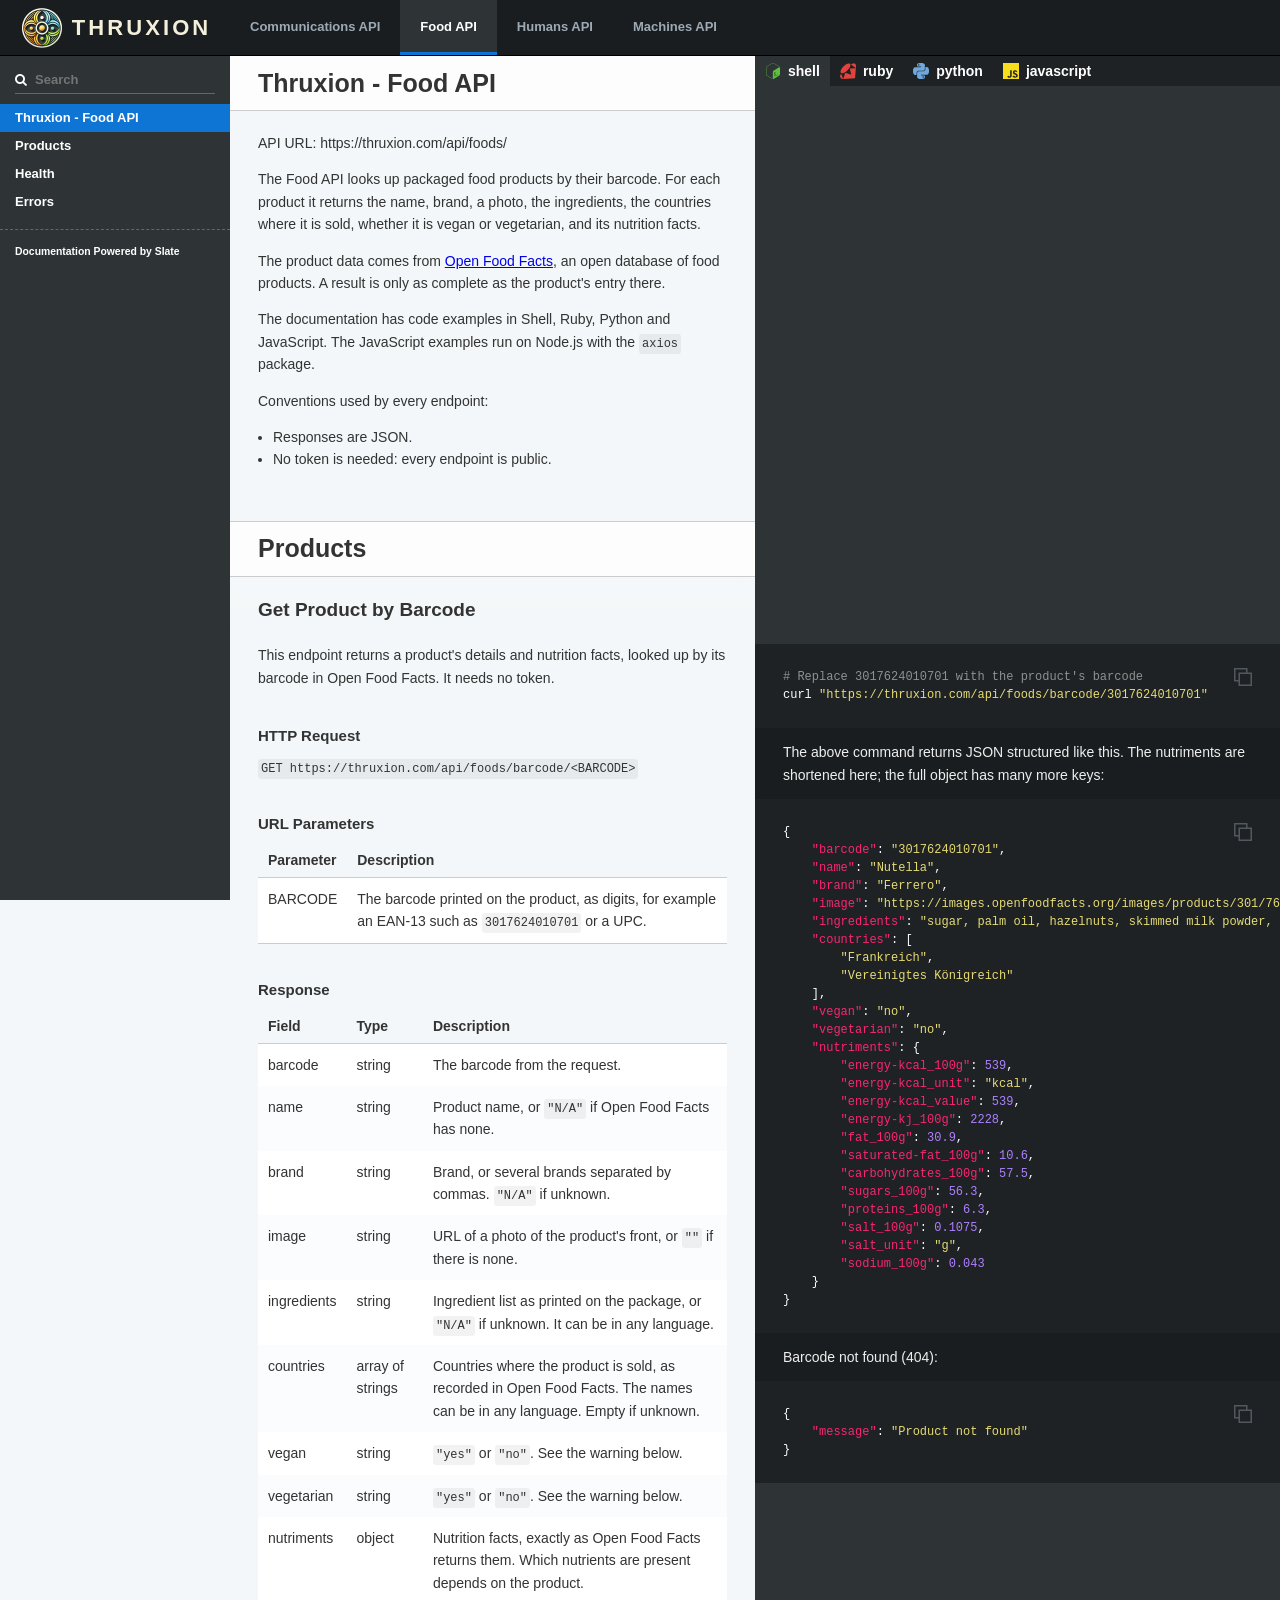
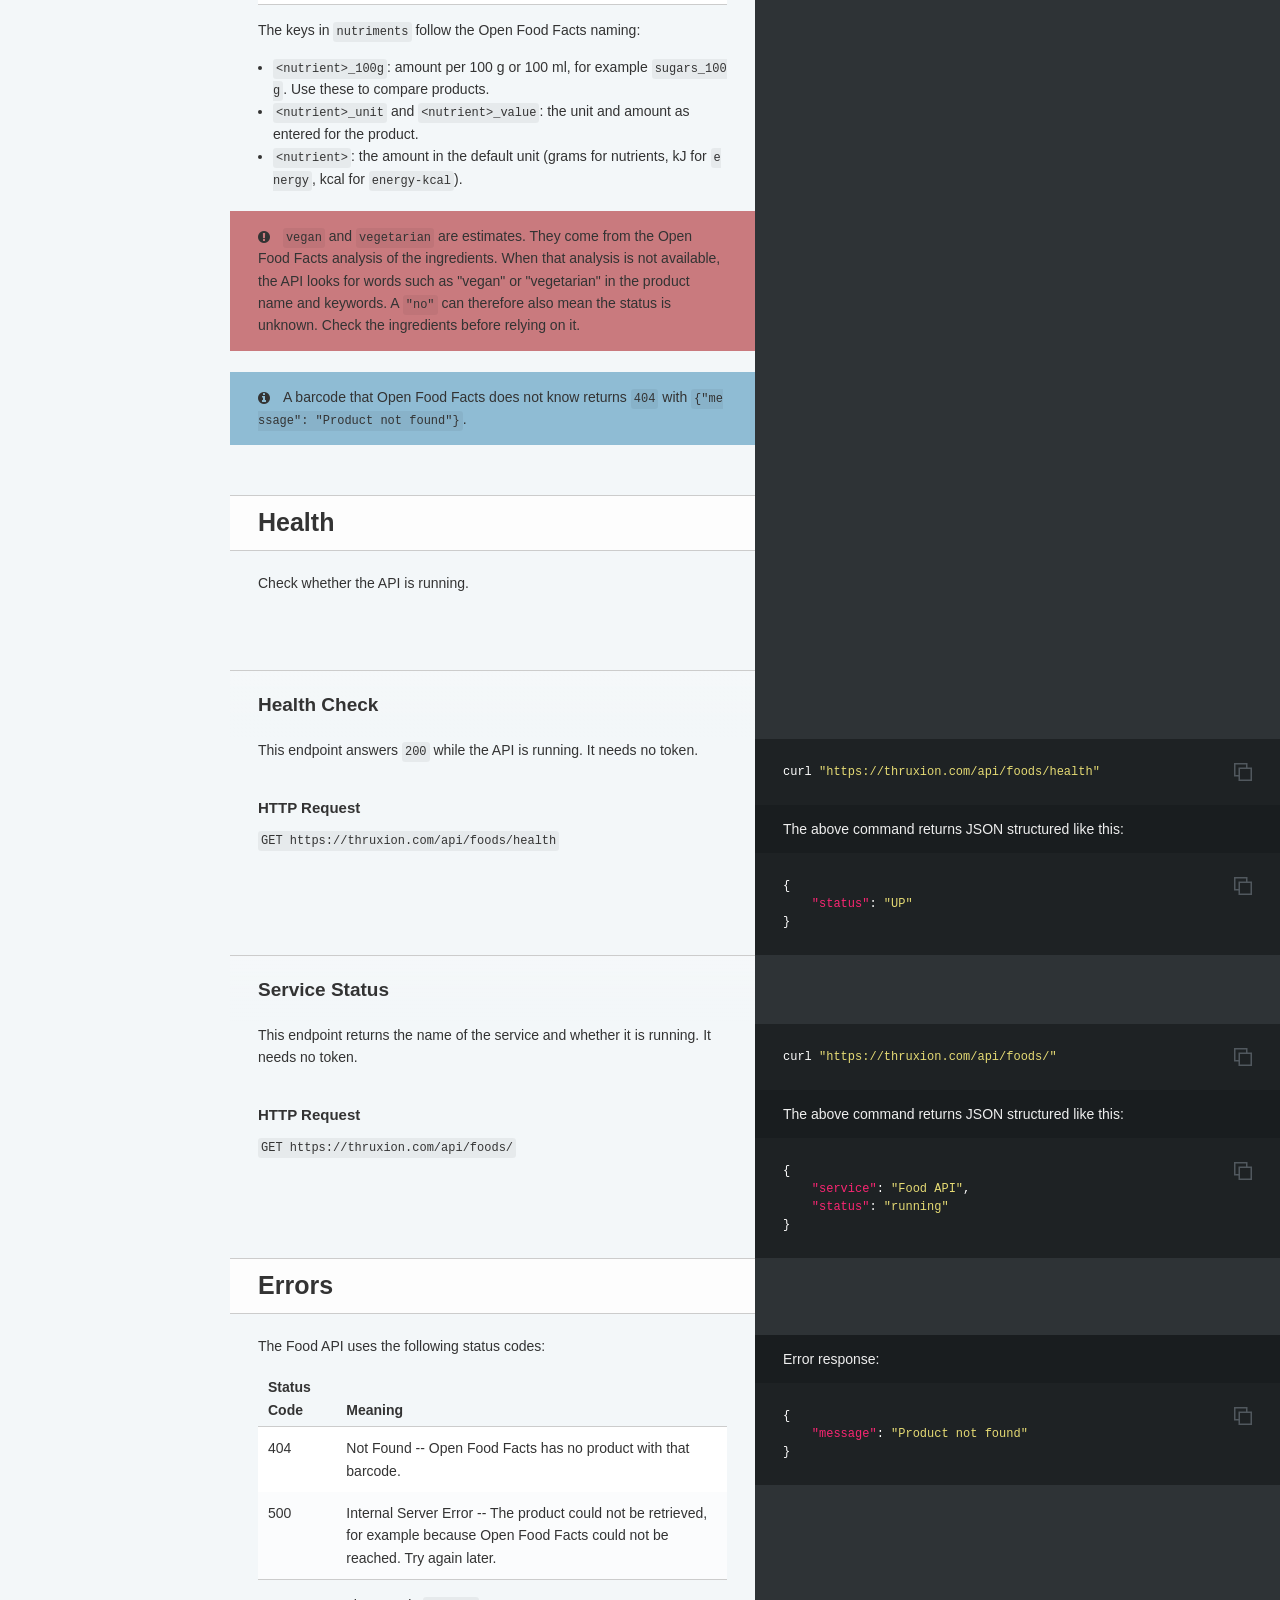
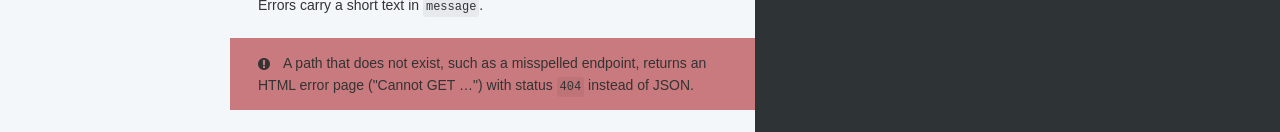
==== foods.html @ 56cc3b28 "deploy: 9eeee4a5ff419335d234e98f8a08749f6baabff2" ====
<!doctype html>
<html>
  <head>
    <meta charset="utf-8">
    <meta content="IE=edge,chrome=1" http-equiv="X-UA-Compatible">
    <meta name="viewport" content="width=device-width, initial-scale=1, maximum-scale=1">
        <meta
            name="description"
            content="Documentation for the Food API"
        >
    <title>Thruxion API - Food</title>

    <style media="screen">
      .highlight table td { padding: 5px; }
.highlight table pre { margin: 0; }
.highlight .gh {
  color: #999999;
}
.highlight .sr {
  color: #f6aa11;
}
.highlight .go {
  color: #888888;
}
.highlight .gp {
  color: #555555;
}
.highlight .gs {
}
.highlight .gu {
  color: #aaaaaa;
}
.highlight .nb {
  color: #f6aa11;
}
.highlight .cm {
  color: #75715e;
}
.highlight .cp {
  color: #75715e;
}
.highlight .c1 {
  color: #75715e;
}
.highlight .cs {
  color: #75715e;
}
.highlight .c, .highlight .ch, .highlight .cd, .highlight .cpf {
  color: #75715e;
}
.highlight .err {
  color: #960050;
}
.highlight .gr {
  color: #960050;
}
.highlight .gt {
  color: #960050;
}
.highlight .gd {
  color: #49483e;
}
.highlight .gi {
  color: #49483e;
}
.highlight .ge {
  color: #49483e;
}
.highlight .kc {
  color: #66d9ef;
}
.highlight .kd {
  color: #66d9ef;
}
.highlight .kr {
  color: #66d9ef;
}
.highlight .no {
  color: #66d9ef;
}
.highlight .kt {
  color: #66d9ef;
}
.highlight .mf {
  color: #ae81ff;
}
.highlight .mh {
  color: #ae81ff;
}
.highlight .il {
  color: #ae81ff;
}
.highlight .mi {
  color: #ae81ff;
}
.highlight .mo {
  color: #ae81ff;
}
.highlight .m, .highlight .mb, .highlight .mx {
  color: #ae81ff;
}
.highlight .sc {
  color: #ae81ff;
}
.highlight .se {
  color: #ae81ff;
}
.highlight .ss {
  color: #ae81ff;
}
.highlight .sd {
  color: #e6db74;
}
.highlight .s2 {
  color: #e6db74;
}
.highlight .sb {
  color: #e6db74;
}
.highlight .sh {
  color: #e6db74;
}
.highlight .si {
  color: #e6db74;
}
.highlight .sx {
  color: #e6db74;
}
.highlight .s1 {
  color: #e6db74;
}
.highlight .s, .highlight .sa, .highlight .dl {
  color: #e6db74;
}
.highlight .na {
  color: #a6e22e;
}
.highlight .nc {
  color: #a6e22e;
}
.highlight .nd {
  color: #a6e22e;
}
.highlight .ne {
  color: #a6e22e;
}
.highlight .nf, .highlight .fm {
  color: #a6e22e;
}
.highlight .vc {
  color: #ffffff;
}
.highlight .nn {
  color: #ffffff;
}
.highlight .ni {
  color: #ffffff;
}
.highlight .bp {
  color: #ffffff;
}
.highlight .vg {
  color: #ffffff;
}
.highlight .vi {
  color: #ffffff;
}
.highlight .nv, .highlight .vm {
  color: #ffffff;
}
.highlight .w {
  color: #ffffff;
}
.highlight {
  color: #ffffff;
}
.highlight .n, .highlight .py, .highlight .nx {
  color: #ffffff;
}
.highlight .nl {
  color: #f92672;
}
.highlight .ow {
  color: #f92672;
}
.highlight .nt {
  color: #f92672;
}
.highlight .k, .highlight .kv {
  color: #f92672;
}
.highlight .kn {
  color: #f92672;
}
.highlight .kp {
  color: #f92672;
}
.highlight .o {
  color: #f92672;
}
    </style>
    <style media="print">
      * {
        -webkit-transition:none!important;
        transition:none!important;
      }
      .highlight table td { padding: 5px; }
.highlight table pre { margin: 0; }
.highlight, .highlight .w {
  color: #586e75;
}
.highlight .err {
  color: #002b36;
  background-color: #dc322f;
}
.highlight .c, .highlight .ch, .highlight .cd, .highlight .cm, .highlight .cpf, .highlight .c1, .highlight .cs {
  color: #657b83;
}
.highlight .cp {
  color: #b58900;
}
.highlight .nt {
  color: #b58900;
}
.highlight .o, .highlight .ow {
  color: #93a1a1;
}
.highlight .p, .highlight .pi {
  color: #93a1a1;
}
.highlight .gi {
  color: #859900;
}
.highlight .gd {
  color: #dc322f;
}
.highlight .gh {
  color: #268bd2;
  background-color: #002b36;
  font-weight: bold;
}
.highlight .k, .highlight .kn, .highlight .kp, .highlight .kr, .highlight .kv {
  color: #6c71c4;
}
.highlight .kc {
  color: #cb4b16;
}
.highlight .kt {
  color: #cb4b16;
}
.highlight .kd {
  color: #cb4b16;
}
.highlight .s, .highlight .sb, .highlight .sc, .highlight .dl, .highlight .sd, .highlight .s2, .highlight .sh, .highlight .sx, .highlight .s1 {
  color: #859900;
}
.highlight .sa {
  color: #6c71c4;
}
.highlight .sr {
  color: #2aa198;
}
.highlight .si {
  color: #d33682;
}
.highlight .se {
  color: #d33682;
}
.highlight .nn {
  color: #b58900;
}
.highlight .nc {
  color: #b58900;
}
.highlight .no {
  color: #b58900;
}
.highlight .na {
  color: #268bd2;
}
.highlight .m, .highlight .mb, .highlight .mf, .highlight .mh, .highlight .mi, .highlight .il, .highlight .mo, .highlight .mx {
  color: #859900;
}
.highlight .ss {
  color: #859900;
}
    </style>
    <link href="stylesheets/screen-f005b3e2.css" rel="stylesheet" media="screen" />
    <link href="stylesheets/print-95e92141.css" rel="stylesheet" media="print" />
      <script src="javascripts/all-47223a8c.js"></script>

    <script>
      $(function() { setupCodeCopy(); });
    </script>
  </head>

  <body class="foods" data-languages="[&quot;shell&quot;,&quot;ruby&quot;,&quot;python&quot;,&quot;javascript&quot;]">
    <header class="topbar">
      <div class="brand">
        <img src="images/logo-mark-c9d055f6.png" class="logo" alt="" width="80" height="80" />
        <span class="brand-name">Thruxion</span>
      </div>
      <nav class="api-switcher" aria-label="API documentation">
          <a href="index.html">Communications API</a>
          <a href="foods.html" class="active" aria-current="page">Food API</a>
          <a href="humans.html">Humans API</a>
          <a href="machines.html">Machines API</a>
      </nav>
    </header>
    <a href="#" id="nav-button">
      <span>
        NAV
        <img src="images/navbar-cad8cdcb.png" alt="" />
      </span>
    </a>
    <div class="toc-wrapper">
        <div class="lang-selector">
              <a href="#" data-language-name="shell">shell</a>
              <a href="#" data-language-name="ruby">ruby</a>
              <a href="#" data-language-name="python">python</a>
              <a href="#" data-language-name="javascript">javascript</a>
        </div>
        <div class="search">
          <input type="text" class="search" id="input-search" placeholder="Search">
        </div>
        <ul class="search-results"></ul>
      <ul id="toc" class="toc-list-h1">
          <li>
            <a href="#thruxion-food-api" class="toc-h1 toc-link" data-title="Thruxion - Food API">Thruxion - Food API</a>
          </li>
          <li>
            <a href="#products" class="toc-h1 toc-link" data-title="Products">Products</a>
              <ul class="toc-list-h2">
                  <li>
                    <a href="#get-product-by-barcode" class="toc-h2 toc-link" data-title="Get Product by Barcode">Get Product by Barcode</a>
                  </li>
              </ul>
          </li>
          <li>
            <a href="#health" class="toc-h1 toc-link" data-title="Health">Health</a>
              <ul class="toc-list-h2">
                  <li>
                    <a href="#health-check" class="toc-h2 toc-link" data-title="Health Check">Health Check</a>
                  </li>
                  <li>
                    <a href="#service-status" class="toc-h2 toc-link" data-title="Service Status">Service Status</a>
                  </li>
              </ul>
          </li>
          <li>
            <a href="#errors" class="toc-h1 toc-link" data-title="Errors">Errors</a>
          </li>
      </ul>
        <ul class="toc-footer">
            <li><a href='https://github.com/slatedocs/slate'>Documentation Powered by Slate</a></li>
        </ul>
    </div>
    <div class="page-wrapper">
      <div class="dark-box"></div>
      <div class="content">
        <h1 id='thruxion-food-api'>Thruxion - Food API</h1>
<p>API URL: https://thruxion.com/api/foods/</p>

<p>The Food API looks up packaged food products by their barcode. For each product it returns the name, brand, a photo, the ingredients, the countries where it is sold, whether it is vegan or vegetarian, and its nutrition facts.</p>

<p>The product data comes from <a href="https://world.openfoodfacts.org">Open Food Facts</a>, an open database of food products. A result is only as complete as the product&#39;s entry there.</p>

<p>The documentation has code examples in Shell, Ruby, Python and JavaScript. The JavaScript examples run on Node.js with the <code>axios</code> package.</p>

<p>Conventions used by every endpoint:</p>

<ul>
<li>Responses are JSON.</li>
<li>No token is needed: every endpoint is public.</li>
</ul>
<h1 id='products'>Products</h1><h2 id='get-product-by-barcode'>Get Product by Barcode</h2><div class="highlight"><pre class="highlight ruby tab-ruby"><code><span class="nb">require</span> <span class="s1">'net/http'</span>
<span class="nb">require</span> <span class="s1">'json'</span>

<span class="n">barcode</span> <span class="o">=</span> <span class="s1">'3017624010701'</span>  <span class="c1"># Replace with the product's barcode</span>

<span class="n">uri</span> <span class="o">=</span> <span class="no">URI</span><span class="p">(</span><span class="s2">"https://thruxion.com/api/foods/barcode/</span><span class="si">#{</span><span class="n">barcode</span><span class="si">}</span><span class="s2">"</span><span class="p">)</span>
<span class="n">req</span> <span class="o">=</span> <span class="no">Net</span><span class="o">::</span><span class="no">HTTP</span><span class="o">::</span><span class="no">Get</span><span class="p">.</span><span class="nf">new</span><span class="p">(</span><span class="n">uri</span><span class="p">)</span>

<span class="n">res</span> <span class="o">=</span> <span class="no">Net</span><span class="o">::</span><span class="no">HTTP</span><span class="p">.</span><span class="nf">start</span><span class="p">(</span><span class="n">uri</span><span class="p">.</span><span class="nf">hostname</span><span class="p">,</span> <span class="n">uri</span><span class="p">.</span><span class="nf">port</span><span class="p">,</span> <span class="ss">use_ssl: </span><span class="kp">true</span><span class="p">)</span> <span class="p">{</span> <span class="o">|</span><span class="n">http</span><span class="o">|</span> <span class="n">http</span><span class="p">.</span><span class="nf">request</span><span class="p">(</span><span class="n">req</span><span class="p">)</span> <span class="p">}</span>
<span class="nb">puts</span> <span class="n">res</span><span class="p">.</span><span class="nf">body</span>
</code></pre></div><div class="highlight"><pre class="highlight python tab-python"><code><span class="kn">import</span> <span class="nn">requests</span>

<span class="n">barcode</span> <span class="o">=</span> <span class="s">"3017624010701"</span>  <span class="c1"># Replace with the product's barcode
</span><span class="n">url</span> <span class="o">=</span> <span class="sa">f</span><span class="s">"https://thruxion.com/api/foods/barcode/</span><span class="si">{</span><span class="n">barcode</span><span class="si">}</span><span class="s">"</span>

<span class="n">response</span> <span class="o">=</span> <span class="n">requests</span><span class="p">.</span><span class="n">get</span><span class="p">(</span><span class="n">url</span><span class="p">)</span>
<span class="k">print</span><span class="p">(</span><span class="n">response</span><span class="p">.</span><span class="n">json</span><span class="p">())</span>
</code></pre></div><div class="highlight"><pre class="highlight shell tab-shell"><code><span class="c"># Replace 3017624010701 with the product's barcode</span>
curl <span class="s2">"https://thruxion.com/api/foods/barcode/3017624010701"</span>
</code></pre></div><div class="highlight"><pre class="highlight javascript tab-javascript"><code><span class="kd">const</span> <span class="nx">axios</span> <span class="o">=</span> <span class="nx">require</span><span class="p">(</span><span class="dl">'</span><span class="s1">axios</span><span class="dl">'</span><span class="p">);</span>

<span class="kd">const</span> <span class="nx">getProductByBarcode</span> <span class="o">=</span> <span class="k">async</span> <span class="p">(</span><span class="nx">barcode</span><span class="p">)</span> <span class="o">=&gt;</span> <span class="p">{</span>
    <span class="k">try</span> <span class="p">{</span>
        <span class="kd">const</span> <span class="nx">response</span> <span class="o">=</span> <span class="k">await</span> <span class="nx">axios</span><span class="p">.</span><span class="kd">get</span><span class="p">(</span><span class="s2">`https://thruxion.com/api/foods/barcode/</span><span class="p">${</span><span class="nx">barcode</span><span class="p">}</span><span class="s2">`</span><span class="p">);</span>
        <span class="nx">console</span><span class="p">.</span><span class="nx">log</span><span class="p">(</span><span class="nx">response</span><span class="p">.</span><span class="nx">data</span><span class="p">);</span>
    <span class="p">}</span> <span class="k">catch</span> <span class="p">(</span><span class="nx">error</span><span class="p">)</span> <span class="p">{</span>
        <span class="nx">console</span><span class="p">.</span><span class="nx">error</span><span class="p">(</span><span class="nx">error</span><span class="p">.</span><span class="nx">response</span> <span class="p">?</span> <span class="nx">error</span><span class="p">.</span><span class="nx">response</span><span class="p">.</span><span class="nx">data</span> <span class="p">:</span> <span class="nx">error</span><span class="p">.</span><span class="nx">message</span><span class="p">);</span>
    <span class="p">}</span>
<span class="p">};</span>

<span class="nx">getProductByBarcode</span><span class="p">(</span><span class="dl">'</span><span class="s1">3017624010701</span><span class="dl">'</span><span class="p">);</span> <span class="c1">// Replace with the product's barcode</span>
</code></pre></div>
<blockquote>
<p>The above command returns JSON structured like this. The nutriments are shortened here; the full object has many more keys:</p>
</blockquote>
<div class="highlight"><pre class="highlight json tab-json"><code><span class="p">{</span><span class="w">
    </span><span class="nl">"barcode"</span><span class="p">:</span><span class="w"> </span><span class="s2">"3017624010701"</span><span class="p">,</span><span class="w">
    </span><span class="nl">"name"</span><span class="p">:</span><span class="w"> </span><span class="s2">"Nutella"</span><span class="p">,</span><span class="w">
    </span><span class="nl">"brand"</span><span class="p">:</span><span class="w"> </span><span class="s2">"Ferrero"</span><span class="p">,</span><span class="w">
    </span><span class="nl">"image"</span><span class="p">:</span><span class="w"> </span><span class="s2">"https://images.openfoodfacts.org/images/products/301/762/401/0701/front_en.100.400.jpg"</span><span class="p">,</span><span class="w">
    </span><span class="nl">"ingredients"</span><span class="p">:</span><span class="w"> </span><span class="s2">"sugar, palm oil, hazelnuts, skimmed milk powder, fat reduced cocoa, emulsifier, vanillin"</span><span class="p">,</span><span class="w">
    </span><span class="nl">"countries"</span><span class="p">:</span><span class="w"> </span><span class="p">[</span><span class="w">
        </span><span class="s2">"Frankreich"</span><span class="p">,</span><span class="w">
        </span><span class="s2">"Vereinigtes Königreich"</span><span class="w">
    </span><span class="p">],</span><span class="w">
    </span><span class="nl">"vegan"</span><span class="p">:</span><span class="w"> </span><span class="s2">"no"</span><span class="p">,</span><span class="w">
    </span><span class="nl">"vegetarian"</span><span class="p">:</span><span class="w"> </span><span class="s2">"no"</span><span class="p">,</span><span class="w">
    </span><span class="nl">"nutriments"</span><span class="p">:</span><span class="w"> </span><span class="p">{</span><span class="w">
        </span><span class="nl">"energy-kcal_100g"</span><span class="p">:</span><span class="w"> </span><span class="mi">539</span><span class="p">,</span><span class="w">
        </span><span class="nl">"energy-kcal_unit"</span><span class="p">:</span><span class="w"> </span><span class="s2">"kcal"</span><span class="p">,</span><span class="w">
        </span><span class="nl">"energy-kcal_value"</span><span class="p">:</span><span class="w"> </span><span class="mi">539</span><span class="p">,</span><span class="w">
        </span><span class="nl">"energy-kj_100g"</span><span class="p">:</span><span class="w"> </span><span class="mi">2228</span><span class="p">,</span><span class="w">
        </span><span class="nl">"fat_100g"</span><span class="p">:</span><span class="w"> </span><span class="mf">30.9</span><span class="p">,</span><span class="w">
        </span><span class="nl">"saturated-fat_100g"</span><span class="p">:</span><span class="w"> </span><span class="mf">10.6</span><span class="p">,</span><span class="w">
        </span><span class="nl">"carbohydrates_100g"</span><span class="p">:</span><span class="w"> </span><span class="mf">57.5</span><span class="p">,</span><span class="w">
        </span><span class="nl">"sugars_100g"</span><span class="p">:</span><span class="w"> </span><span class="mf">56.3</span><span class="p">,</span><span class="w">
        </span><span class="nl">"proteins_100g"</span><span class="p">:</span><span class="w"> </span><span class="mf">6.3</span><span class="p">,</span><span class="w">
        </span><span class="nl">"salt_100g"</span><span class="p">:</span><span class="w"> </span><span class="mf">0.1075</span><span class="p">,</span><span class="w">
        </span><span class="nl">"salt_unit"</span><span class="p">:</span><span class="w"> </span><span class="s2">"g"</span><span class="p">,</span><span class="w">
        </span><span class="nl">"sodium_100g"</span><span class="p">:</span><span class="w"> </span><span class="mf">0.043</span><span class="w">
    </span><span class="p">}</span><span class="w">
</span><span class="p">}</span><span class="w">
</span></code></pre></div>
<blockquote>
<p>Barcode not found (404):</p>
</blockquote>
<div class="highlight"><pre class="highlight json tab-json"><code><span class="p">{</span><span class="w">
    </span><span class="nl">"message"</span><span class="p">:</span><span class="w"> </span><span class="s2">"Product not found"</span><span class="w">
</span><span class="p">}</span><span class="w">
</span></code></pre></div>
<p>This endpoint returns a product&#39;s details and nutrition facts, looked up by its barcode in Open Food Facts. It needs no token.</p>
<h3 id='http-request'>HTTP Request</h3>
<p><code>GET https://thruxion.com/api/foods/barcode/&lt;BARCODE&gt;</code></p>
<h3 id='url-parameters'>URL Parameters</h3>
<table><thead>
<tr>
<th>Parameter</th>
<th>Description</th>
</tr>
</thead><tbody>
<tr>
<td>BARCODE</td>
<td>The barcode printed on the product, as digits, for example an EAN-13 such as <code>3017624010701</code> or a UPC.</td>
</tr>
</tbody></table>
<h3 id='response'>Response</h3>
<table><thead>
<tr>
<th>Field</th>
<th>Type</th>
<th>Description</th>
</tr>
</thead><tbody>
<tr>
<td>barcode</td>
<td>string</td>
<td>The barcode from the request.</td>
</tr>
<tr>
<td>name</td>
<td>string</td>
<td>Product name, or <code>&quot;N/A&quot;</code> if Open Food Facts has none.</td>
</tr>
<tr>
<td>brand</td>
<td>string</td>
<td>Brand, or several brands separated by commas. <code>&quot;N/A&quot;</code> if unknown.</td>
</tr>
<tr>
<td>image</td>
<td>string</td>
<td>URL of a photo of the product&#39;s front, or <code>&quot;&quot;</code> if there is none.</td>
</tr>
<tr>
<td>ingredients</td>
<td>string</td>
<td>Ingredient list as printed on the package, or <code>&quot;N/A&quot;</code> if unknown. It can be in any language.</td>
</tr>
<tr>
<td>countries</td>
<td>array of strings</td>
<td>Countries where the product is sold, as recorded in Open Food Facts. The names can be in any language. Empty if unknown.</td>
</tr>
<tr>
<td>vegan</td>
<td>string</td>
<td><code>&quot;yes&quot;</code> or <code>&quot;no&quot;</code>. See the warning below.</td>
</tr>
<tr>
<td>vegetarian</td>
<td>string</td>
<td><code>&quot;yes&quot;</code> or <code>&quot;no&quot;</code>. See the warning below.</td>
</tr>
<tr>
<td>nutriments</td>
<td>object</td>
<td>Nutrition facts, exactly as Open Food Facts returns them. Which nutrients are present depends on the product.</td>
</tr>
</tbody></table>

<p>The keys in <code>nutriments</code> follow the Open Food Facts naming:</p>

<ul>
<li><code>&lt;nutrient&gt;_100g</code>: amount per 100 g or 100 ml, for example <code>sugars_100g</code>. Use these to compare products.</li>
<li><code>&lt;nutrient&gt;_unit</code> and <code>&lt;nutrient&gt;_value</code>: the unit and amount as entered for the product.</li>
<li><code>&lt;nutrient&gt;</code>: the amount in the default unit (grams for nutrients, kJ for <code>energy</code>, kcal for <code>energy-kcal</code>).</li>
</ul>

<aside class="warning">
<code>vegan</code> and <code>vegetarian</code> are estimates. They come from the Open Food Facts analysis of the ingredients. When that analysis is not available, the API looks for words such as "vegan" or "vegetarian" in the product name and keywords. A <code>"no"</code> can therefore also mean the status is unknown. Check the ingredients before relying on it.
</aside>

<aside class="notice">
A barcode that Open Food Facts does not know returns <code>404</code> with <code>{"message": "Product not found"}</code>.
</aside>
<h1 id='health'>Health</h1>
<p>Check whether the API is running.</p>
<h2 id='health-check'>Health Check</h2><div class="highlight"><pre class="highlight ruby tab-ruby"><code><span class="nb">require</span> <span class="s1">'net/http'</span>
<span class="nb">require</span> <span class="s1">'json'</span>

<span class="n">uri</span> <span class="o">=</span> <span class="no">URI</span><span class="p">(</span><span class="s1">'https://thruxion.com/api/foods/health'</span><span class="p">)</span>
<span class="n">req</span> <span class="o">=</span> <span class="no">Net</span><span class="o">::</span><span class="no">HTTP</span><span class="o">::</span><span class="no">Get</span><span class="p">.</span><span class="nf">new</span><span class="p">(</span><span class="n">uri</span><span class="p">)</span>

<span class="n">res</span> <span class="o">=</span> <span class="no">Net</span><span class="o">::</span><span class="no">HTTP</span><span class="p">.</span><span class="nf">start</span><span class="p">(</span><span class="n">uri</span><span class="p">.</span><span class="nf">hostname</span><span class="p">,</span> <span class="n">uri</span><span class="p">.</span><span class="nf">port</span><span class="p">,</span> <span class="ss">use_ssl: </span><span class="kp">true</span><span class="p">)</span> <span class="p">{</span> <span class="o">|</span><span class="n">http</span><span class="o">|</span> <span class="n">http</span><span class="p">.</span><span class="nf">request</span><span class="p">(</span><span class="n">req</span><span class="p">)</span> <span class="p">}</span>
<span class="nb">puts</span> <span class="n">res</span><span class="p">.</span><span class="nf">body</span>
</code></pre></div><div class="highlight"><pre class="highlight python tab-python"><code><span class="kn">import</span> <span class="nn">requests</span>

<span class="n">url</span> <span class="o">=</span> <span class="s">"https://thruxion.com/api/foods/health"</span>

<span class="n">response</span> <span class="o">=</span> <span class="n">requests</span><span class="p">.</span><span class="n">get</span><span class="p">(</span><span class="n">url</span><span class="p">)</span>
<span class="k">print</span><span class="p">(</span><span class="n">response</span><span class="p">.</span><span class="n">json</span><span class="p">())</span>
</code></pre></div><div class="highlight"><pre class="highlight shell tab-shell"><code>curl <span class="s2">"https://thruxion.com/api/foods/health"</span>
</code></pre></div><div class="highlight"><pre class="highlight javascript tab-javascript"><code><span class="kd">const</span> <span class="nx">axios</span> <span class="o">=</span> <span class="nx">require</span><span class="p">(</span><span class="dl">'</span><span class="s1">axios</span><span class="dl">'</span><span class="p">);</span>

<span class="kd">const</span> <span class="nx">healthCheck</span> <span class="o">=</span> <span class="k">async</span> <span class="p">()</span> <span class="o">=&gt;</span> <span class="p">{</span>
    <span class="k">try</span> <span class="p">{</span>
        <span class="kd">const</span> <span class="nx">response</span> <span class="o">=</span> <span class="k">await</span> <span class="nx">axios</span><span class="p">.</span><span class="kd">get</span><span class="p">(</span><span class="dl">'</span><span class="s1">https://thruxion.com/api/foods/health</span><span class="dl">'</span><span class="p">);</span>
        <span class="nx">console</span><span class="p">.</span><span class="nx">log</span><span class="p">(</span><span class="nx">response</span><span class="p">.</span><span class="nx">data</span><span class="p">);</span>
    <span class="p">}</span> <span class="k">catch</span> <span class="p">(</span><span class="nx">error</span><span class="p">)</span> <span class="p">{</span>
        <span class="nx">console</span><span class="p">.</span><span class="nx">error</span><span class="p">(</span><span class="nx">error</span><span class="p">.</span><span class="nx">response</span> <span class="p">?</span> <span class="nx">error</span><span class="p">.</span><span class="nx">response</span><span class="p">.</span><span class="nx">data</span> <span class="p">:</span> <span class="nx">error</span><span class="p">.</span><span class="nx">message</span><span class="p">);</span>
    <span class="p">}</span>
<span class="p">};</span>

<span class="nx">healthCheck</span><span class="p">();</span>
</code></pre></div>
<blockquote>
<p>The above command returns JSON structured like this:</p>
</blockquote>
<div class="highlight"><pre class="highlight json tab-json"><code><span class="p">{</span><span class="w">
    </span><span class="nl">"status"</span><span class="p">:</span><span class="w"> </span><span class="s2">"UP"</span><span class="w">
</span><span class="p">}</span><span class="w">
</span></code></pre></div>
<p>This endpoint answers <code>200</code> while the API is running. It needs no token.</p>
<h3 id='http-request-2'>HTTP Request</h3>
<p><code>GET https://thruxion.com/api/foods/health</code></p>
<h2 id='service-status'>Service Status</h2><div class="highlight"><pre class="highlight ruby tab-ruby"><code><span class="nb">require</span> <span class="s1">'net/http'</span>
<span class="nb">require</span> <span class="s1">'json'</span>

<span class="n">uri</span> <span class="o">=</span> <span class="no">URI</span><span class="p">(</span><span class="s1">'https://thruxion.com/api/foods/'</span><span class="p">)</span>
<span class="n">req</span> <span class="o">=</span> <span class="no">Net</span><span class="o">::</span><span class="no">HTTP</span><span class="o">::</span><span class="no">Get</span><span class="p">.</span><span class="nf">new</span><span class="p">(</span><span class="n">uri</span><span class="p">)</span>

<span class="n">res</span> <span class="o">=</span> <span class="no">Net</span><span class="o">::</span><span class="no">HTTP</span><span class="p">.</span><span class="nf">start</span><span class="p">(</span><span class="n">uri</span><span class="p">.</span><span class="nf">hostname</span><span class="p">,</span> <span class="n">uri</span><span class="p">.</span><span class="nf">port</span><span class="p">,</span> <span class="ss">use_ssl: </span><span class="kp">true</span><span class="p">)</span> <span class="p">{</span> <span class="o">|</span><span class="n">http</span><span class="o">|</span> <span class="n">http</span><span class="p">.</span><span class="nf">request</span><span class="p">(</span><span class="n">req</span><span class="p">)</span> <span class="p">}</span>
<span class="nb">puts</span> <span class="n">res</span><span class="p">.</span><span class="nf">body</span>
</code></pre></div><div class="highlight"><pre class="highlight python tab-python"><code><span class="kn">import</span> <span class="nn">requests</span>

<span class="n">url</span> <span class="o">=</span> <span class="s">"https://thruxion.com/api/foods/"</span>

<span class="n">response</span> <span class="o">=</span> <span class="n">requests</span><span class="p">.</span><span class="n">get</span><span class="p">(</span><span class="n">url</span><span class="p">)</span>
<span class="k">print</span><span class="p">(</span><span class="n">response</span><span class="p">.</span><span class="n">json</span><span class="p">())</span>
</code></pre></div><div class="highlight"><pre class="highlight shell tab-shell"><code>curl <span class="s2">"https://thruxion.com/api/foods/"</span>
</code></pre></div><div class="highlight"><pre class="highlight javascript tab-javascript"><code><span class="kd">const</span> <span class="nx">axios</span> <span class="o">=</span> <span class="nx">require</span><span class="p">(</span><span class="dl">'</span><span class="s1">axios</span><span class="dl">'</span><span class="p">);</span>

<span class="kd">const</span> <span class="nx">serviceStatus</span> <span class="o">=</span> <span class="k">async</span> <span class="p">()</span> <span class="o">=&gt;</span> <span class="p">{</span>
    <span class="k">try</span> <span class="p">{</span>
        <span class="kd">const</span> <span class="nx">response</span> <span class="o">=</span> <span class="k">await</span> <span class="nx">axios</span><span class="p">.</span><span class="kd">get</span><span class="p">(</span><span class="dl">'</span><span class="s1">https://thruxion.com/api/foods/</span><span class="dl">'</span><span class="p">);</span>
        <span class="nx">console</span><span class="p">.</span><span class="nx">log</span><span class="p">(</span><span class="nx">response</span><span class="p">.</span><span class="nx">data</span><span class="p">);</span>
    <span class="p">}</span> <span class="k">catch</span> <span class="p">(</span><span class="nx">error</span><span class="p">)</span> <span class="p">{</span>
        <span class="nx">console</span><span class="p">.</span><span class="nx">error</span><span class="p">(</span><span class="nx">error</span><span class="p">.</span><span class="nx">response</span> <span class="p">?</span> <span class="nx">error</span><span class="p">.</span><span class="nx">response</span><span class="p">.</span><span class="nx">data</span> <span class="p">:</span> <span class="nx">error</span><span class="p">.</span><span class="nx">message</span><span class="p">);</span>
    <span class="p">}</span>
<span class="p">};</span>

<span class="nx">serviceStatus</span><span class="p">();</span>
</code></pre></div>
<blockquote>
<p>The above command returns JSON structured like this:</p>
</blockquote>
<div class="highlight"><pre class="highlight json tab-json"><code><span class="p">{</span><span class="w">
    </span><span class="nl">"service"</span><span class="p">:</span><span class="w"> </span><span class="s2">"Food API"</span><span class="p">,</span><span class="w">
    </span><span class="nl">"status"</span><span class="p">:</span><span class="w"> </span><span class="s2">"running"</span><span class="w">
</span><span class="p">}</span><span class="w">
</span></code></pre></div>
<p>This endpoint returns the name of the service and whether it is running. It needs no token.</p>
<h3 id='http-request-3'>HTTP Request</h3>
<p><code>GET https://thruxion.com/api/foods/</code></p>
<h1 id='errors'>Errors</h1>
<blockquote>
<p>Error response:</p>
</blockquote>
<div class="highlight"><pre class="highlight json tab-json"><code><span class="p">{</span><span class="w">
    </span><span class="nl">"message"</span><span class="p">:</span><span class="w"> </span><span class="s2">"Product not found"</span><span class="w">
</span><span class="p">}</span><span class="w">
</span></code></pre></div>
<p>The Food API uses the following status codes:</p>

<table><thead>
<tr>
<th>Status Code</th>
<th>Meaning</th>
</tr>
</thead><tbody>
<tr>
<td>404</td>
<td>Not Found -- Open Food Facts has no product with that barcode.</td>
</tr>
<tr>
<td>500</td>
<td>Internal Server Error -- The product could not be retrieved, for example because Open Food Facts could not be reached. Try again later.</td>
</tr>
</tbody></table>

<p>Errors carry a short text in <code>message</code>.</p>

<aside class="warning">
A path that does not exist, such as a misspelled endpoint, returns an HTML error page ("Cannot GET …") with status <code>404</code> instead of JSON.
</aside>

      </div>
      <div class="dark-box">
          <div class="lang-selector">
                <a href="#" data-language-name="shell">shell</a>
                <a href="#" data-language-name="ruby">ruby</a>
                <a href="#" data-language-name="python">python</a>
                <a href="#" data-language-name="javascript">javascript</a>
          </div>
      </div>
    </div>
  </body>
</html>
---- stylesheets/screen-f005b3e2.css ----
/*! normalize.css v3.0.2 | MIT License | github.com/necolas/normalize.css */html{font-family:sans-serif;-ms-text-size-adjust:100%;-webkit-text-size-adjust:100%}body{margin:0}article,aside,details,figcaption,figure,footer,header,hgroup,main,menu,nav,section,summary{display:block}audio,canvas,progress,video{display:inline-block;vertical-align:baseline}audio:not([controls]){display:none;height:0}[hidden],template{display:none}a{background-color:transparent}a:active,a:hover{outline:0}abbr[title]{border-bottom:1px dotted}b,strong{font-weight:bold}dfn{font-style:italic}h1{font-size:2em;margin:0.67em 0}mark{background:#ff0;color:#000}small{font-size:80%}sub,sup{font-size:75%;line-height:0;position:relative;vertical-align:baseline}sup{top:-0.5em}sub{bottom:-0.25em}img{border:0}svg:not(:root){overflow:hidden}figure{margin:1em 40px}hr{-webkit-box-sizing:content-box;box-sizing:content-box;height:0}pre{overflow:auto}code,kbd,pre,samp{font-family:monospace, monospace;font-size:1em}button,input,optgroup,select,textarea{color:inherit;font:inherit;margin:0}button{overflow:visible}button,select{text-transform:none}button,html input[type="button"],input[type="reset"],input[type="submit"]{-webkit-appearance:button;cursor:pointer}button[disabled],html input[disabled]{cursor:default}button::-moz-focus-inner,input::-moz-focus-inner{border:0;padding:0}input{line-height:normal}input[type="checkbox"],input[type="radio"]{-webkit-box-sizing:border-box;box-sizing:border-box;padding:0}input[type="number"]::-webkit-inner-spin-button,input[type="number"]::-webkit-outer-spin-button{height:auto}input[type="search"]{-webkit-appearance:textfield;-webkit-box-sizing:content-box;box-sizing:content-box}input[type="search"]::-webkit-search-cancel-button,input[type="search"]::-webkit-search-decoration{-webkit-appearance:none}fieldset{border:1px solid #c0c0c0;margin:0 2px;padding:0.35em 0.625em 0.75em}legend{border:0;padding:0}textarea{overflow:auto}optgroup{font-weight:bold}table{border-collapse:collapse;border-spacing:0}td,th{padding:0}.content h1,.content h2,.content h3,.content h4,.content h5,.content h6,html,body{font-family:-apple-system, BlinkMacSystemFont, "Segoe UI", Roboto, Helvetica, Arial, sans-serif, "Apple Color Emoji", "Segoe UI Emoji", "Segoe UI Symbol";font-size:14px}.content h1,.content h2,.content h3,.content h4,.content h5,.content h6{font-weight:bold}.content code,.content pre{font-family:Consolas, Menlo, Monaco, "Lucida Console", "Liberation Mono", "DejaVu Sans Mono", "Bitstream Vera Sans Mono", "Courier New", monospace, serif;font-size:12px;line-height:1.5}.content code{word-break:break-all;-webkit-hyphens:auto;-ms-hyphens:auto;hyphens:auto}@font-face{font-family:'slate';src:url(../fonts/slate-cfc9d06b.eot?-syv14m);src:url(../fonts/slate-cfc9d06b.eot?#iefix-syv14m) format("embedded-opentype"),url(../fonts/slate.woff2?-syv14m) format("woff2"),url(../fonts/slate.woff?-syv14m) format("woff"),url(../fonts/slate-7b7da4fe.ttf?-syv14m) format("truetype"),url(../fonts/slate-e55b8307.svg?-syv14m#slate) format("svg");font-weight:normal;font-style:normal}.content aside.warning:before,.content aside.notice:before,.content aside.success:before,.toc-wrapper>.search:before{font-family:'slate';speak:none;font-style:normal;font-weight:normal;font-variant:normal;text-transform:none;line-height:1}.content aside.warning:before{content:"\e600"}.content aside.notice:before{content:"\e602"}.content aside.success:before{content:"\e606"}.toc-wrapper>.search:before{content:"\e607"}.lang-selector a::before{content:'';display:inline-block;width:16px;height:16px;margin-right:7px;vertical-align:-3px;background-repeat:no-repeat;background-position:center;background-size:contain}.lang-selector a[data-language-name='shell']::before{background-image:url("data:image/svg+xml,%3Csvg viewBox='0 0 24 24' xmlns='http://www.w3.org/2000/svg'%3E%3Cpath fill='%235FBF3F' d='M21.038,4.9l-7.577-4.498C13.009,0.134,12.505,0,12,0c-0.505,0-1.009,0.134-1.462,0.403L2.961,4.9 C2.057,5.437,1.5,6.429,1.5,7.503v8.995c0,1.073,0.557,2.066,1.462,2.603l7.577,4.497C10.991,23.866,11.495,24,12,24 c0.505,0,1.009-0.134,1.461-0.402l7.577-4.497c0.904-0.537,1.462-1.529,1.462-2.603V7.503C22.5,6.429,21.943,5.437,21.038,4.9z M15.17,18.946l0.013,0.646c0.001,0.078-0.05,0.167-0.111,0.198l-0.383,0.22c-0.061,0.031-0.111-0.007-0.112-0.085L14.57,19.29 c-0.328,0.136-0.66,0.169-0.872,0.084c-0.04-0.016-0.057-0.075-0.041-0.142l0.139-0.584c0.011-0.046,0.036-0.092,0.069-0.121 c0.012-0.011,0.024-0.02,0.036-0.026c0.022-0.011,0.043-0.014,0.062-0.006c0.229,0.077,0.521,0.041,0.802-0.101 c0.357-0.181,0.596-0.545,0.592-0.907c-0.003-0.328-0.181-0.465-0.613-0.468c-0.55,0.001-1.064-0.107-1.072-0.917 c-0.007-0.667,0.34-1.361,0.889-1.8l-0.007-0.652c-0.001-0.08,0.048-0.168,0.111-0.2l0.37-0.236 c0.061-0.031,0.111,0.007,0.112,0.087l0.006,0.653c0.273-0.109,0.511-0.138,0.726-0.088c0.047,0.012,0.067,0.076,0.048,0.151 l-0.144,0.578c-0.011,0.044-0.036,0.088-0.065,0.116c-0.012,0.012-0.025,0.021-0.038,0.028c-0.019,0.01-0.038,0.013-0.057,0.009 c-0.098-0.022-0.332-0.073-0.699,0.113c-0.385,0.195-0.52,0.53-0.517,0.778c0.003,0.297,0.155,0.387,0.681,0.396 c0.7,0.012,1.003,0.318,1.01,1.023C16.105,17.747,15.736,18.491,15.17,18.946z M19.143,17.859c0,0.06-0.008,0.116-0.058,0.145 l-1.916,1.164c-0.05,0.029-0.09,0.004-0.09-0.056v-0.494c0-0.06,0.037-0.093,0.087-0.122l1.887-1.129 c0.05-0.029,0.09-0.004,0.09,0.056V17.859z M20.459,6.797l-7.168,4.427c-0.894,0.523-1.553,1.109-1.553,2.187v8.833 c0,0.645,0.26,1.063,0.66,1.184c-0.131,0.023-0.264,0.039-0.398,0.039c-0.42,0-0.833-0.114-1.197-0.33L3.226,18.64 c-0.741-0.44-1.201-1.261-1.201-2.142V7.503c0-0.881,0.46-1.702,1.201-2.142l7.577-4.498c0.363-0.216,0.777-0.33,1.197-0.33 c0.419,0,0.833,0.114,1.197,0.33l7.577,4.498c0.624,0.371,1.046,1.013,1.164,1.732C21.686,6.557,21.12,6.411,20.459,6.797z'/%3E%3C/svg%3E")}.lang-selector a[data-language-name='ruby']::before{background-image:url("data:image/svg+xml,%3Csvg viewBox='0 0 24 24' xmlns='http://www.w3.org/2000/svg'%3E%3Cpath fill='%23E0443C' d='M20.156.083c3.033.525 3.893 2.598 3.829 4.77L24 4.822 22.635 22.71 4.89 23.926h.016C3.433 23.864.15 23.729 0 19.139l1.645-3 2.819 6.586.503 1.172 2.805-9.144-.03.007.016-.03 9.255 2.956-1.396-5.431-.99-3.9 8.82-.569-.615-.51L16.5 2.114 20.159.073l-.003.01zM0 19.089zM5.13 5.073c3.561-3.533 8.157-5.621 9.922-3.84 1.762 1.777-.105 6.105-3.673 9.636-3.563 3.532-8.103 5.734-9.864 3.957-1.766-1.777.045-6.217 3.612-9.75l.003-.003z'/%3E%3C/svg%3E")}.lang-selector a[data-language-name='python']::before{background-image:url("data:image/svg+xml,%3Csvg viewBox='0 0 24 24' xmlns='http://www.w3.org/2000/svg'%3E%3Cpath fill='%236FA8DC' d='M14.25.18l.9.2.73.26.59.3.45.32.34.34.25.34.16.33.1.3.04.26.02.2-.01.13V8.5l-.05.63-.13.55-.21.46-.26.38-.3.31-.33.25-.35.19-.35.14-.33.1-.3.07-.26.04-.21.02H8.77l-.69.05-.59.14-.5.22-.41.27-.33.32-.27.35-.2.36-.15.37-.1.35-.07.32-.04.27-.02.21v3.06H3.17l-.21-.03-.28-.07-.32-.12-.35-.18-.36-.26-.36-.36-.35-.46-.32-.59-.28-.73-.21-.88-.14-1.05-.05-1.23.06-1.22.16-1.04.24-.87.32-.71.36-.57.4-.44.42-.33.42-.24.4-.16.36-.1.32-.05.24-.01h.16l.06.01h8.16v-.83H6.18l-.01-2.75-.02-.37.05-.34.11-.31.17-.28.25-.26.31-.23.38-.2.44-.18.51-.15.58-.12.64-.1.71-.06.77-.04.84-.02 1.27.05zm-6.3 1.98l-.23.33-.08.41.08.41.23.34.33.22.41.09.41-.09.33-.22.23-.34.08-.41-.08-.41-.23-.33-.33-.22-.41-.09-.41.09zm13.09 3.95l.28.06.32.12.35.18.36.27.36.35.35.47.32.59.28.73.21.88.14 1.04.05 1.23-.06 1.23-.16 1.04-.24.86-.32.71-.36.57-.4.45-.42.33-.42.24-.4.16-.36.09-.32.05-.24.02-.16-.01h-8.22v.82h5.84l.01 2.76.02.36-.05.34-.11.31-.17.29-.25.25-.31.24-.38.2-.44.17-.51.15-.58.13-.64.09-.71.07-.77.04-.84.01-1.27-.04-1.07-.14-.9-.2-.73-.25-.59-.3-.45-.33-.34-.34-.25-.34-.16-.33-.1-.3-.04-.25-.02-.2.01-.13v-5.34l.05-.64.13-.54.21-.46.26-.38.3-.32.33-.24.35-.2.35-.14.33-.1.3-.06.26-.04.21-.02.13-.01h5.84l.69-.05.59-.14.5-.21.41-.28.33-.32.27-.35.2-.36.15-.36.1-.35.07-.32.04-.28.02-.21V6.07h2.09l.14.01zm-6.47 14.25l-.23.33-.08.41.08.41.23.33.33.23.41.08.41-.08.33-.23.23-.33.08-.41-.08-.41-.23-.33-.33-.23-.41-.08-.41.08z'/%3E%3C/svg%3E")}.lang-selector a[data-language-name='javascript']::before{background-image:url("data:image/svg+xml,%3Csvg viewBox='0 0 24 24' xmlns='http://www.w3.org/2000/svg'%3E%3Cpath fill='%23F7DF1E' d='M0 0h24v24H0V0zm22.034 18.276c-.175-1.095-.888-2.015-3.003-2.873-.736-.345-1.554-.585-1.797-1.14-.091-.33-.105-.51-.046-.705.15-.646.915-.84 1.515-.66.39.12.75.42.976.9 1.034-.676 1.034-.676 1.755-1.125-.27-.42-.404-.601-.586-.78-.63-.705-1.469-1.065-2.834-1.034l-.705.089c-.676.165-1.32.525-1.71 1.005-1.14 1.291-.811 3.541.569 4.471 1.365 1.02 3.361 1.244 3.616 2.205.24 1.17-.87 1.545-1.966 1.41-.811-.18-1.26-.586-1.755-1.336l-1.83 1.051c.21.48.45.689.81 1.109 1.74 1.756 6.09 1.666 6.871-1.004.029-.09.24-.705.074-1.65l.046.067zm-8.983-7.245h-2.248c0 1.938-.009 3.864-.009 5.805 0 1.232.063 2.363-.138 2.711-.33.689-1.18.601-1.566.48-.396-.196-.597-.466-.83-.855-.063-.105-.11-.196-.127-.196l-1.825 1.125c.305.63.75 1.172 1.324 1.517.855.51 2.004.675 3.207.405.783-.226 1.458-.691 1.811-1.411.51-.93.402-2.07.397-3.346.012-2.054 0-4.109 0-6.179l.004-.056z'/%3E%3C/svg%3E")}html,body{color:#333;padding:0;margin:0;-webkit-font-smoothing:antialiased;-moz-osx-font-smoothing:grayscale;background-color:#F3F7F9;height:100%;-webkit-text-size-adjust:none}html{scroll-padding-top:56px}.topbar{position:fixed;top:0;left:0;right:0;z-index:200;-webkit-box-sizing:border-box;box-sizing:border-box;height:56px;display:flex;align-items:stretch;background-color:#191D1F;border-bottom:1px solid #000}.topbar .brand{flex:none;display:flex;align-items:center;justify-content:center;-webkit-box-sizing:border-box;box-sizing:border-box;width:230px;gap:10px}.topbar .logo{flex:none;width:40px;height:40px}.topbar .brand-name{font-size:22px;font-weight:600;letter-spacing:0.14em;text-transform:uppercase;color:#F4EFDB;white-space:nowrap;margin-right:-0.14em}.api-switcher{display:flex;align-items:stretch;min-width:0;overflow-x:auto;font-size:13px;font-weight:bold}.api-switcher a{display:flex;align-items:center;flex:none;padding:0 20px;color:#9DAAB6;text-decoration:none;white-space:nowrap;border-bottom:3px solid transparent;-webkit-transition:background-color 130ms linear, color 130ms linear;transition:background-color 130ms linear, color 130ms linear}.api-switcher a:hover,.api-switcher a:focus{color:#fff;background-color:#1E2224;outline:0}.api-switcher a.active{color:#fff;background-color:#2E3336;border-bottom-color:#0F75D4}#toc>ul>li>a>span{float:right;background-color:#2484FF;border-radius:40px;width:20px}.toc-wrapper{-webkit-transition:left 0.3s ease-in-out;transition:left 0.3s ease-in-out;overflow-y:auto;overflow-x:hidden;position:fixed;z-index:30;top:56px;left:0;bottom:0;width:230px;background-color:#2E3336;font-size:13px;font-weight:bold}.toc-wrapper .lang-selector{display:none}.toc-wrapper .lang-selector a{padding-top:0.5em;padding-bottom:0.5em}.toc-wrapper>.search{position:relative}.toc-wrapper>.search input{background:#2E3336;border-width:0 0 1px 0;border-color:#666;padding:6px 0 6px 20px;-webkit-box-sizing:border-box;box-sizing:border-box;margin:10px 15px;width:200px;outline:none;color:#fff;border-radius:0}.toc-wrapper>.search:before{position:absolute;top:17px;left:15px;color:#fff}.toc-wrapper .search-results{margin-top:0;-webkit-box-sizing:border-box;box-sizing:border-box;height:0;overflow-y:auto;overflow-x:hidden;-webkit-transition-property:height, margin;transition-property:height, margin;-webkit-transition-duration:180ms;transition-duration:180ms;-webkit-transition-timing-function:ease-in-out;transition-timing-function:ease-in-out;background:#1E2224}.toc-wrapper .search-results.visible{height:30%;margin-bottom:1em}.toc-wrapper .search-results li{margin:1em 15px;line-height:1}.toc-wrapper .search-results a{color:#fff;text-decoration:none}.toc-wrapper .search-results a:hover{text-decoration:underline}.toc-wrapper ul,.toc-wrapper li{list-style:none;margin:0;padding:0;line-height:28px}.toc-wrapper li{color:#fff;-webkit-transition-property:background;transition-property:background;-webkit-transition-timing-function:linear;transition-timing-function:linear;-webkit-transition-duration:200ms;transition-duration:200ms}.toc-wrapper .toc-link.active{background-color:#0F75D4;color:#fff}.toc-wrapper .toc-link.active-parent{background-color:#1E2224;color:#fff}.toc-wrapper .toc-list-h2{display:none;background-color:#1E2224;font-weight:500}.toc-wrapper .toc-h2{padding-left:25px;font-size:12px}.toc-wrapper .toc-footer{padding:1em 0;margin-top:1em;border-top:1px dashed #666}.toc-wrapper .toc-footer li,.toc-wrapper .toc-footer a{color:#fff;text-decoration:none}.toc-wrapper .toc-footer a:hover{text-decoration:underline}.toc-wrapper .toc-footer li{font-size:0.8em;line-height:1.7;text-decoration:none}.toc-link,.toc-footer li{padding:0 15px 0 15px;display:block;overflow-x:hidden;white-space:nowrap;text-overflow:ellipsis;text-decoration:none;color:#fff;-webkit-transition-property:background;transition-property:background;-webkit-transition-timing-function:linear;transition-timing-function:linear;-webkit-transition-duration:130ms;transition-duration:130ms}#nav-button{padding:0 1.5em 5em 0;display:none;position:fixed;top:0;left:0;z-index:100;color:#000;text-decoration:none;font-weight:bold;opacity:0.7;line-height:16px;-webkit-transition:left 0.3s ease-in-out;transition:left 0.3s ease-in-out}#nav-button span{display:block;padding:6px 6px 6px;background-color:rgba(243,247,249,0.7);-webkit-transform-origin:0 0;transform-origin:0 0;-webkit-transform:rotate(-90deg) translate(-100%, 0);transform:rotate(-90deg) translate(-100%, 0);border-radius:0 0 0 5px}#nav-button img{height:16px;vertical-align:bottom}#nav-button:hover{opacity:1}#nav-button.open{left:230px}.page-wrapper{margin-left:230px;position:relative;z-index:10;background-color:#F3F7F9;min-height:100%;padding-top:56px;padding-bottom:1px}.page-wrapper .dark-box{width:50%;background-color:#2E3336;position:absolute;right:0;top:0;bottom:0}.page-wrapper .lang-selector{position:fixed;top:56px;z-index:50;border-bottom:5px solid #2E3336}.lang-selector{display:flex;background-color:#1E2224;width:100%;font-weight:bold;overflow-x:auto}.lang-selector a{display:inline;color:#fff;text-decoration:none;padding:0 10px;line-height:30px;outline:0}.lang-selector a:active,.lang-selector a:focus{background-color:#111;color:#fff}.lang-selector a.active{background-color:#2E3336;color:#fff}.lang-selector:after{content:'';clear:both;display:block}.content{-webkit-transform:translateZ(0);position:relative;z-index:30}.content:after{content:'';display:block;clear:both}.content>h1,.content>h2,.content>h3,.content>h4,.content>h5,.content>h6,.content>p,.content>table,.content>ul,.content>ol,.content>aside,.content>dl{margin-right:50%;padding:0 28px;-webkit-box-sizing:border-box;box-sizing:border-box;display:block}.content>ul,.content>ol{padding-left:43px}.content>h1,.content>h2,.content>div{clear:both}.content h1{font-size:25px;padding-top:0.5em;padding-bottom:0.5em;margin-bottom:21px;margin-top:2em;border-top:1px solid #ccc;border-bottom:1px solid #ccc;background-color:#fdfdfd}.content h1:first-child,.content div:first-child+h1{border-top-width:0;margin-top:0}.content h2{font-size:19px;margin-top:4em;margin-bottom:0;border-top:1px solid #ccc;padding-top:1.2em;padding-bottom:1.2em;background-image:-webkit-gradient(linear, left top, left bottom, from(rgba(255,255,255,0.2)), to(rgba(255,255,255,0)));background-image:linear-gradient(to bottom, rgba(255,255,255,0.2), rgba(255,255,255,0))}.content h1+h2,.content h1+div+h2{margin-top:-21px;border-top:none}.content h3,.content h4,.content h5,.content h6{font-size:15px;margin-top:2.5em;margin-bottom:0.8em}.content h4,.content h5,.content h6{font-size:10px}.content hr{margin:2em 0;border-top:2px solid #2E3336;border-bottom:2px solid #F3F7F9}.content table{margin-bottom:1em;overflow:auto}.content table th,.content table td{text-align:left;vertical-align:top;line-height:1.6}.content table th code,.content table td code{white-space:nowrap}.content table th{padding:5px 10px;border-bottom:1px solid #ccc;vertical-align:bottom}.content table td{padding:10px}.content table tr:last-child{border-bottom:1px solid #ccc}.content table tr:nth-child(odd)>td{background-color:white}.content table tr:nth-child(even)>td{background-color:#fbfcfd}.content dt{font-weight:bold}.content dd{margin-left:15px}.content p,.content li,.content dt,.content dd{line-height:1.6;margin-top:0}.content img{max-width:100%}.content code{background-color:rgba(0,0,0,0.05);padding:3px;border-radius:3px}.content pre>code{background-color:transparent;padding:0}.content aside{padding-top:1em;padding-bottom:1em;margin-top:1.5em;margin-bottom:1.5em;background:#8fbcd4;line-height:1.6}.content aside.warning{background-color:#c97a7e}.content aside.success{background-color:#6ac174}.content aside:before{vertical-align:middle;padding-right:0.5em;font-size:14px}.content .search-highlight{padding:2px;margin:-3px;border-radius:4px;border:1px solid #F7E633;background:-webkit-gradient(linear, right bottom, left top, from(#F7E633), to(#F1D32F));background:linear-gradient(to top left, #F7E633 0%, #F1D32F 100%)}.content>div.highlight{clear:none}.content pre,.content blockquote{background-color:#1E2224;color:#fff;margin:0;width:50%;float:right;clear:right;-webkit-box-sizing:border-box;box-sizing:border-box}.content pre>p,.content blockquote>p{margin:0}.content pre a,.content blockquote a{color:#fff;text-decoration:none;border-bottom:dashed 1px #ccc}.content pre{padding-top:2em;padding-bottom:2em;padding:2em 28px}.content blockquote>p{background-color:#191D1F;padding:13px 2em;color:#eee}@media (max-width: 930px){.toc-wrapper{left:-230px}.toc-wrapper.open{left:0}.page-wrapper{margin-left:0}#nav-button{display:block;top:56px}.topbar .brand{width:auto;padding:0 15px}.toc-link{padding-top:0.3em;padding-bottom:0.3em}}@media (max-width: 700px){.topbar .brand{padding-right:8px}.topbar .brand-name{display:none}.api-switcher{font-size:12px}.api-switcher a{padding:0 12px}.dark-box{display:none}.content>h1,.content>h2,.content>h3,.content>h4,.content>h5,.content>h6,.content>p,.content>table,.content>ul,.content>ol,.content>aside,.content>dl{margin-right:0}.toc-wrapper .lang-selector{display:block}.page-wrapper .lang-selector{display:none}.content pre,.content blockquote{width:auto;float:none}.content>pre+h1,.content>blockquote+h1,.content>pre+h2,.content>blockquote+h2,.content>pre+h3,.content>blockquote+h3,.content>pre+h4,.content>blockquote+h4,.content>pre+h5,.content>blockquote+h5,.content>pre+h6,.content>blockquote+h6,.content>pre+p,.content>blockquote+p,.content>pre+table,.content>blockquote+table,.content>pre+ul,.content>blockquote+ul,.content>pre+ol,.content>blockquote+ol,.content>pre+aside,.content>blockquote+aside,.content>pre+dl,.content>blockquote+dl{margin-top:28px}.highlight+p{margin-top:20px}}.highlight .c,.highlight .cm,.highlight .c1,.highlight .cs{color:#909090}.highlight,.highlight .w{background-color:#1E2224}.copy-clipboard{float:right;fill:#9DAAB6;cursor:pointer;opacity:0.4;height:18px;width:18px}.copy-clipboard:hover{opacity:0.8}
---- stylesheets/print-95e92141.css ----
/*! normalize.css v3.0.2 | MIT License | github.com/necolas/normalize.css */html{font-family:sans-serif;-ms-text-size-adjust:100%;-webkit-text-size-adjust:100%}body{margin:0}article,aside,details,figcaption,figure,footer,header,hgroup,main,menu,nav,section,summary{display:block}audio,canvas,progress,video{display:inline-block;vertical-align:baseline}audio:not([controls]){display:none;height:0}[hidden],template{display:none}a{background-color:transparent}a:active,a:hover{outline:0}abbr[title]{border-bottom:1px dotted}b,strong{font-weight:bold}dfn{font-style:italic}h1{font-size:2em;margin:0.67em 0}mark{background:#ff0;color:#000}small{font-size:80%}sub,sup{font-size:75%;line-height:0;position:relative;vertical-align:baseline}sup{top:-0.5em}sub{bottom:-0.25em}img{border:0}svg:not(:root){overflow:hidden}figure{margin:1em 40px}hr{-webkit-box-sizing:content-box;box-sizing:content-box;height:0}pre{overflow:auto}code,kbd,pre,samp{font-family:monospace, monospace;font-size:1em}button,input,optgroup,select,textarea{color:inherit;font:inherit;margin:0}button{overflow:visible}button,select{text-transform:none}button,html input[type="button"],input[type="reset"],input[type="submit"]{-webkit-appearance:button;cursor:pointer}button[disabled],html input[disabled]{cursor:default}button::-moz-focus-inner,input::-moz-focus-inner{border:0;padding:0}input{line-height:normal}input[type="checkbox"],input[type="radio"]{-webkit-box-sizing:border-box;box-sizing:border-box;padding:0}input[type="number"]::-webkit-inner-spin-button,input[type="number"]::-webkit-outer-spin-button{height:auto}input[type="search"]{-webkit-appearance:textfield;-webkit-box-sizing:content-box;box-sizing:content-box}input[type="search"]::-webkit-search-cancel-button,input[type="search"]::-webkit-search-decoration{-webkit-appearance:none}fieldset{border:1px solid #c0c0c0;margin:0 2px;padding:0.35em 0.625em 0.75em}legend{border:0;padding:0}textarea{overflow:auto}optgroup{font-weight:bold}table{border-collapse:collapse;border-spacing:0}td,th{padding:0}.content h1,.content h2,.content h3,.content h4,body{font-family:-apple-system, BlinkMacSystemFont, "Segoe UI", Roboto, Helvetica, Arial, sans-serif, "Apple Color Emoji", "Segoe UI Emoji", "Segoe UI Symbol";font-size:14px}.content h1,.content h2,.content h3,.content h4{font-weight:bold}.content pre,.content code{font-family:Consolas, Menlo, Monaco, "Lucida Console", "Liberation Mono", "DejaVu Sans Mono", "Bitstream Vera Sans Mono", "Courier New", monospace, serif;font-size:12px;line-height:1.5}.content pre,.content code{word-break:break-all;-webkit-hyphens:auto;-ms-hyphens:auto;hyphens:auto}@font-face{font-family:'slate';src:url(../fonts/slate-cfc9d06b.eot?-syv14m);src:url(../fonts/slate-cfc9d06b.eot?#iefix-syv14m) format("embedded-opentype"),url(../fonts/slate.woff2?-syv14m) format("woff2"),url(../fonts/slate.woff?-syv14m) format("woff"),url(../fonts/slate-7b7da4fe.ttf?-syv14m) format("truetype"),url(../fonts/slate-e55b8307.svg?-syv14m#slate) format("svg");font-weight:normal;font-style:normal}.content aside.warning:before,.content aside.notice:before,.content aside.success:before{font-family:'slate';speak:none;font-style:normal;font-weight:normal;font-variant:normal;text-transform:none;line-height:1}.content aside.warning:before{content:"\e600"}.content aside.notice:before{content:"\e602"}.content aside.success:before{content:"\e606"}.tocify,.toc-footer,.lang-selector,.search,#nav-button,.api-switcher{display:none}.topbar .logo{width:40px;height:40px}.topbar .brand-name{color:#333}.tocify-wrapper>img{margin:0 auto;display:block}.content{font-size:12px}.content pre,.content code{border:1px solid #999;border-radius:5px;font-size:0.8em}.content pre code{border:0}.content pre{padding:1.3em}.content code{padding:0.2em}.content table{border:1px solid #999}.content table tr{border-bottom:1px solid #999}.content table td,.content table th{padding:0.7em}.content p{line-height:1.5}.content a{text-decoration:none;color:#000}.content h1{font-size:2.5em;padding-top:0.5em;padding-bottom:0.5em;margin-top:1em;margin-bottom:21px;border:2px solid #ccc;border-width:2px 0;text-align:center}.content h2{font-size:1.8em;margin-top:2em;border-top:2px solid #ccc;padding-top:0.8em}.content h1+h2,.content h1+div+h2{border-top:none;padding-top:0;margin-top:0}.content h3,.content h4{font-size:0.8em;margin-top:1.5em;margin-bottom:0.8em;text-transform:uppercase}.content h5,.content h6{text-transform:uppercase}.content aside{padding:1em;border:1px solid #ccc;border-radius:5px;margin-top:1.5em;margin-bottom:1.5em;line-height:1.6}.content aside:before{vertical-align:middle;padding-right:0.5em;font-size:14px}@media print{.copy-clipboard{display:none}}
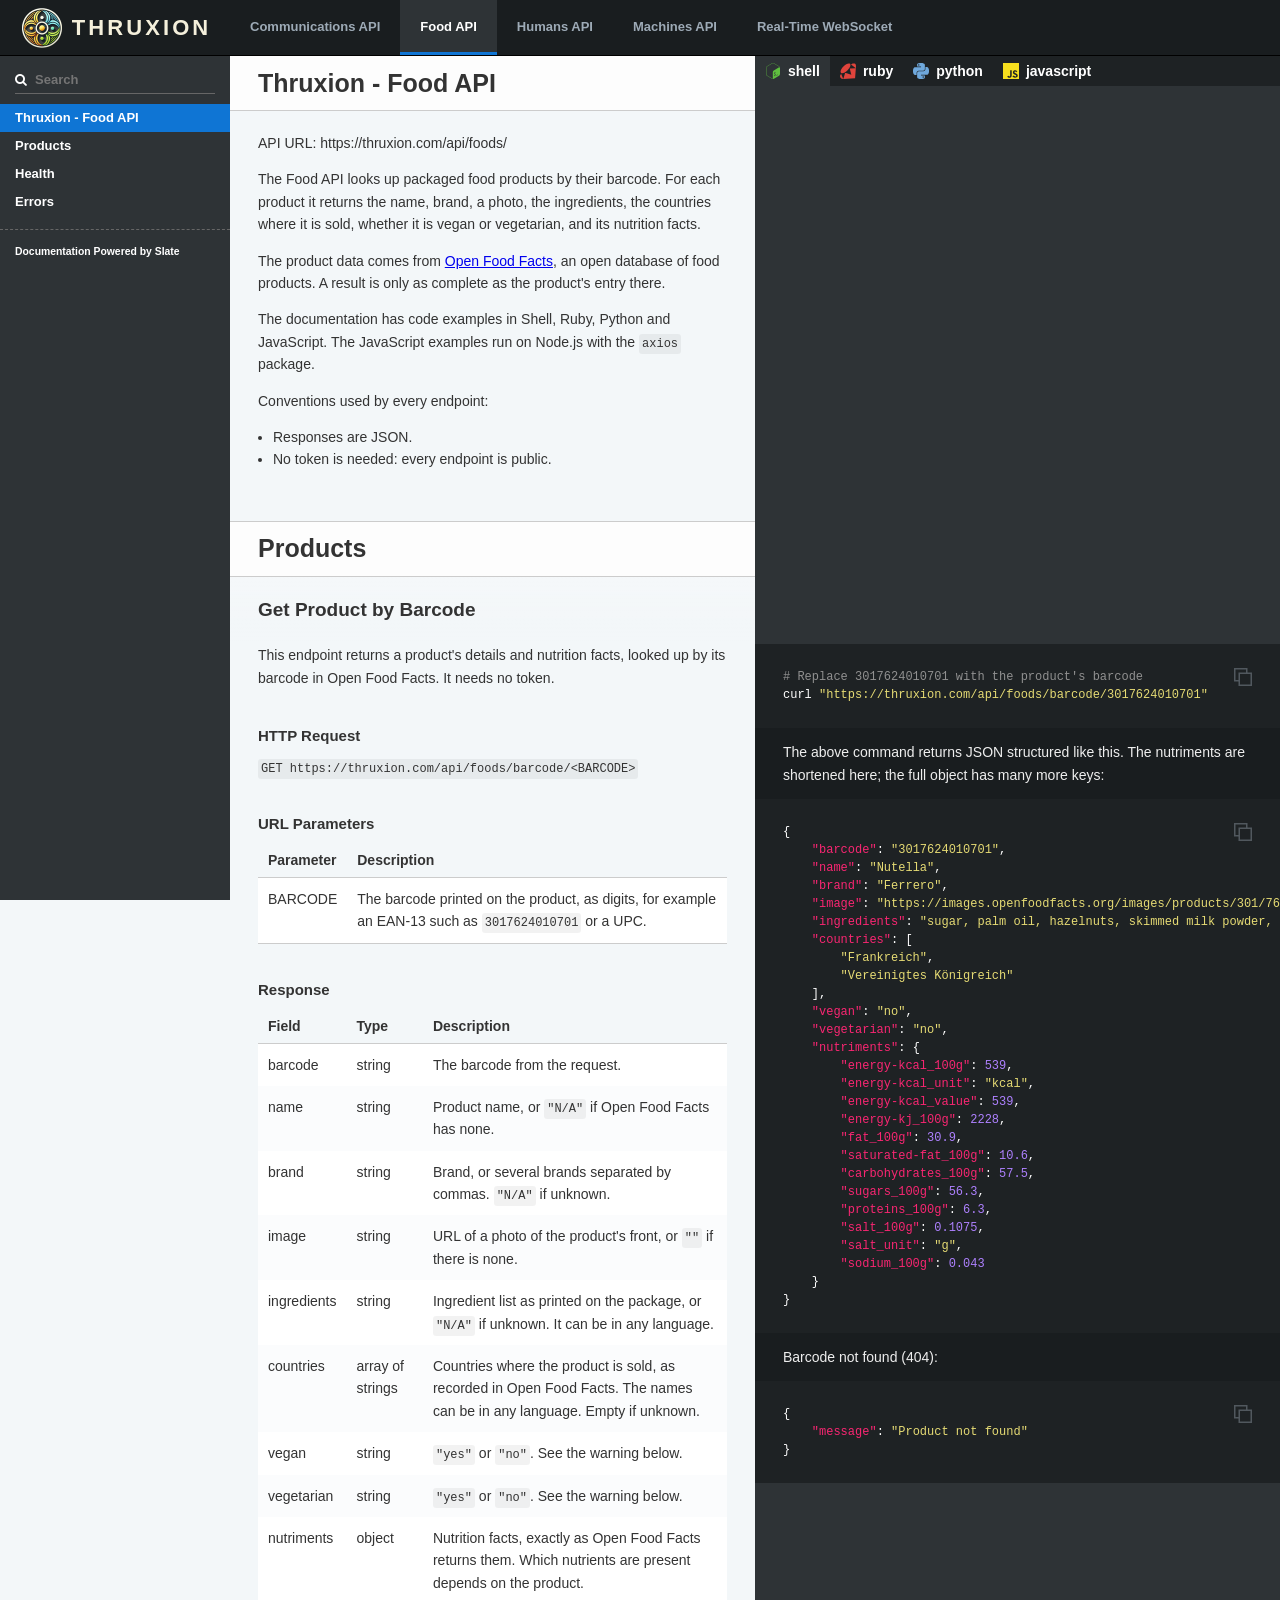
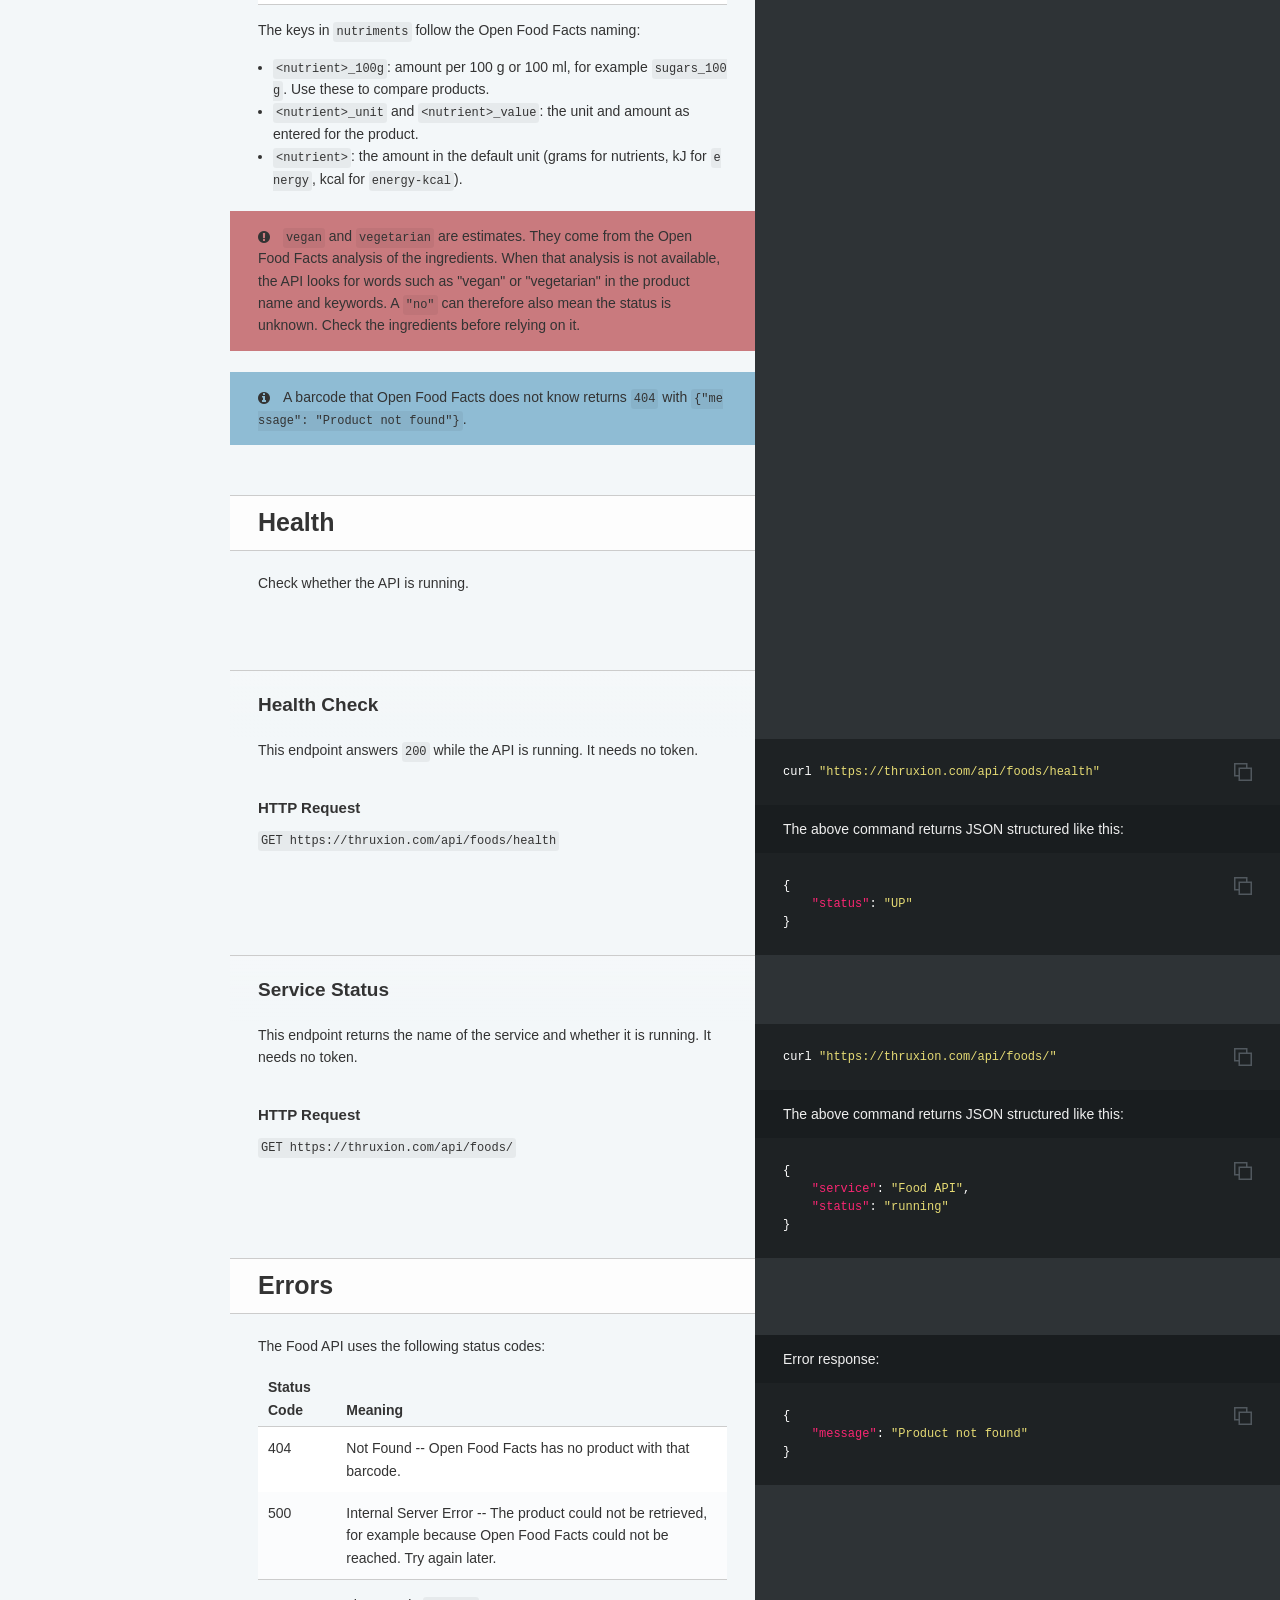
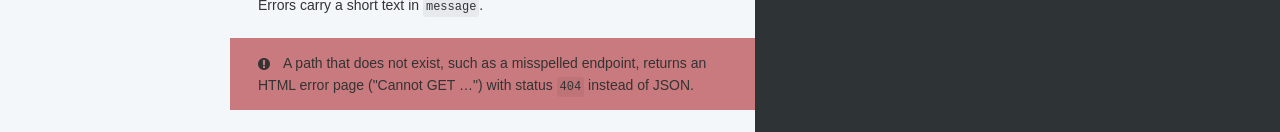
==== commit 176756f3: "deploy: 34e9e921407dead049d414942f7885682abfd57c" ====
--- a/foods.html
+++ b/foods.html
@@ -306,6 +306,7 @@
           <a href="foods.html" class="active" aria-current="page">Food API</a>
           <a href="humans.html">Humans API</a>
           <a href="machines.html">Machines API</a>
+          <a href="realtime.html">Real-Time WebSocket</a>
       </nav>
     </header>
     <a href="#" id="nav-button">
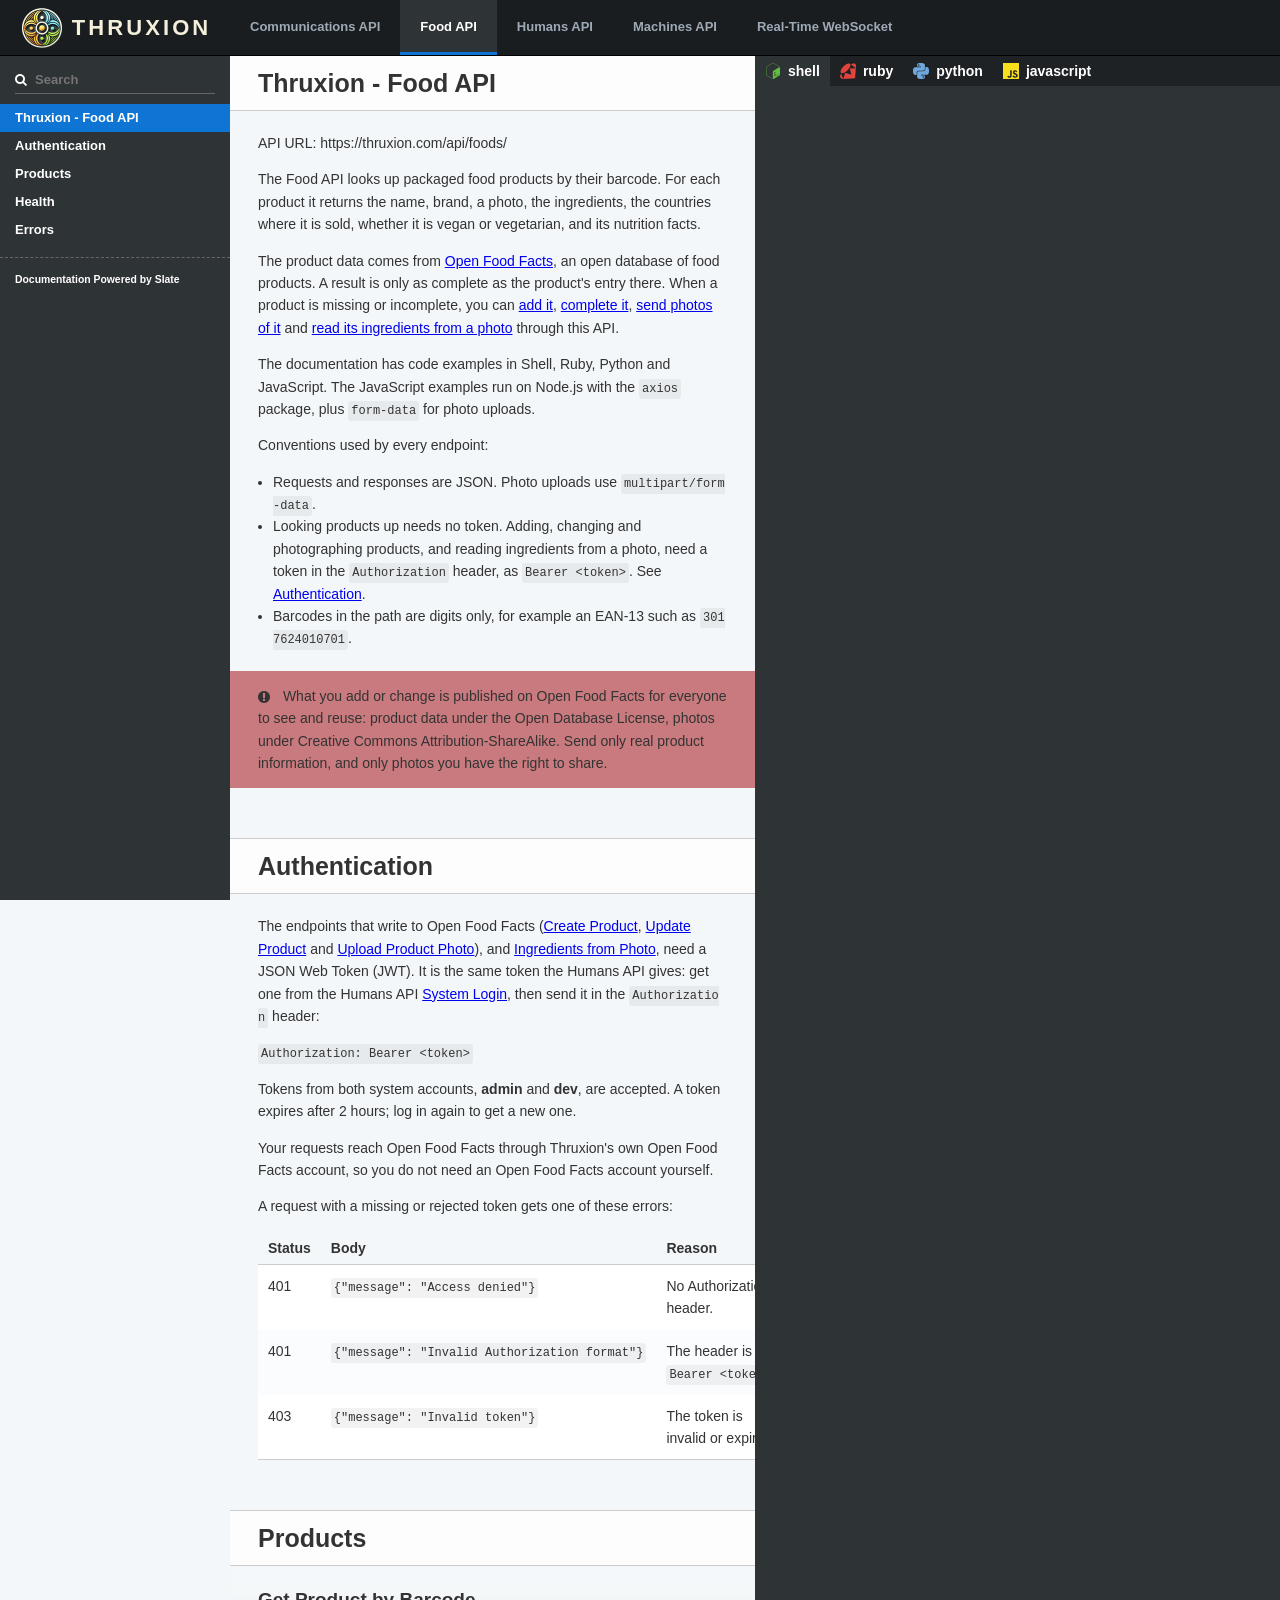
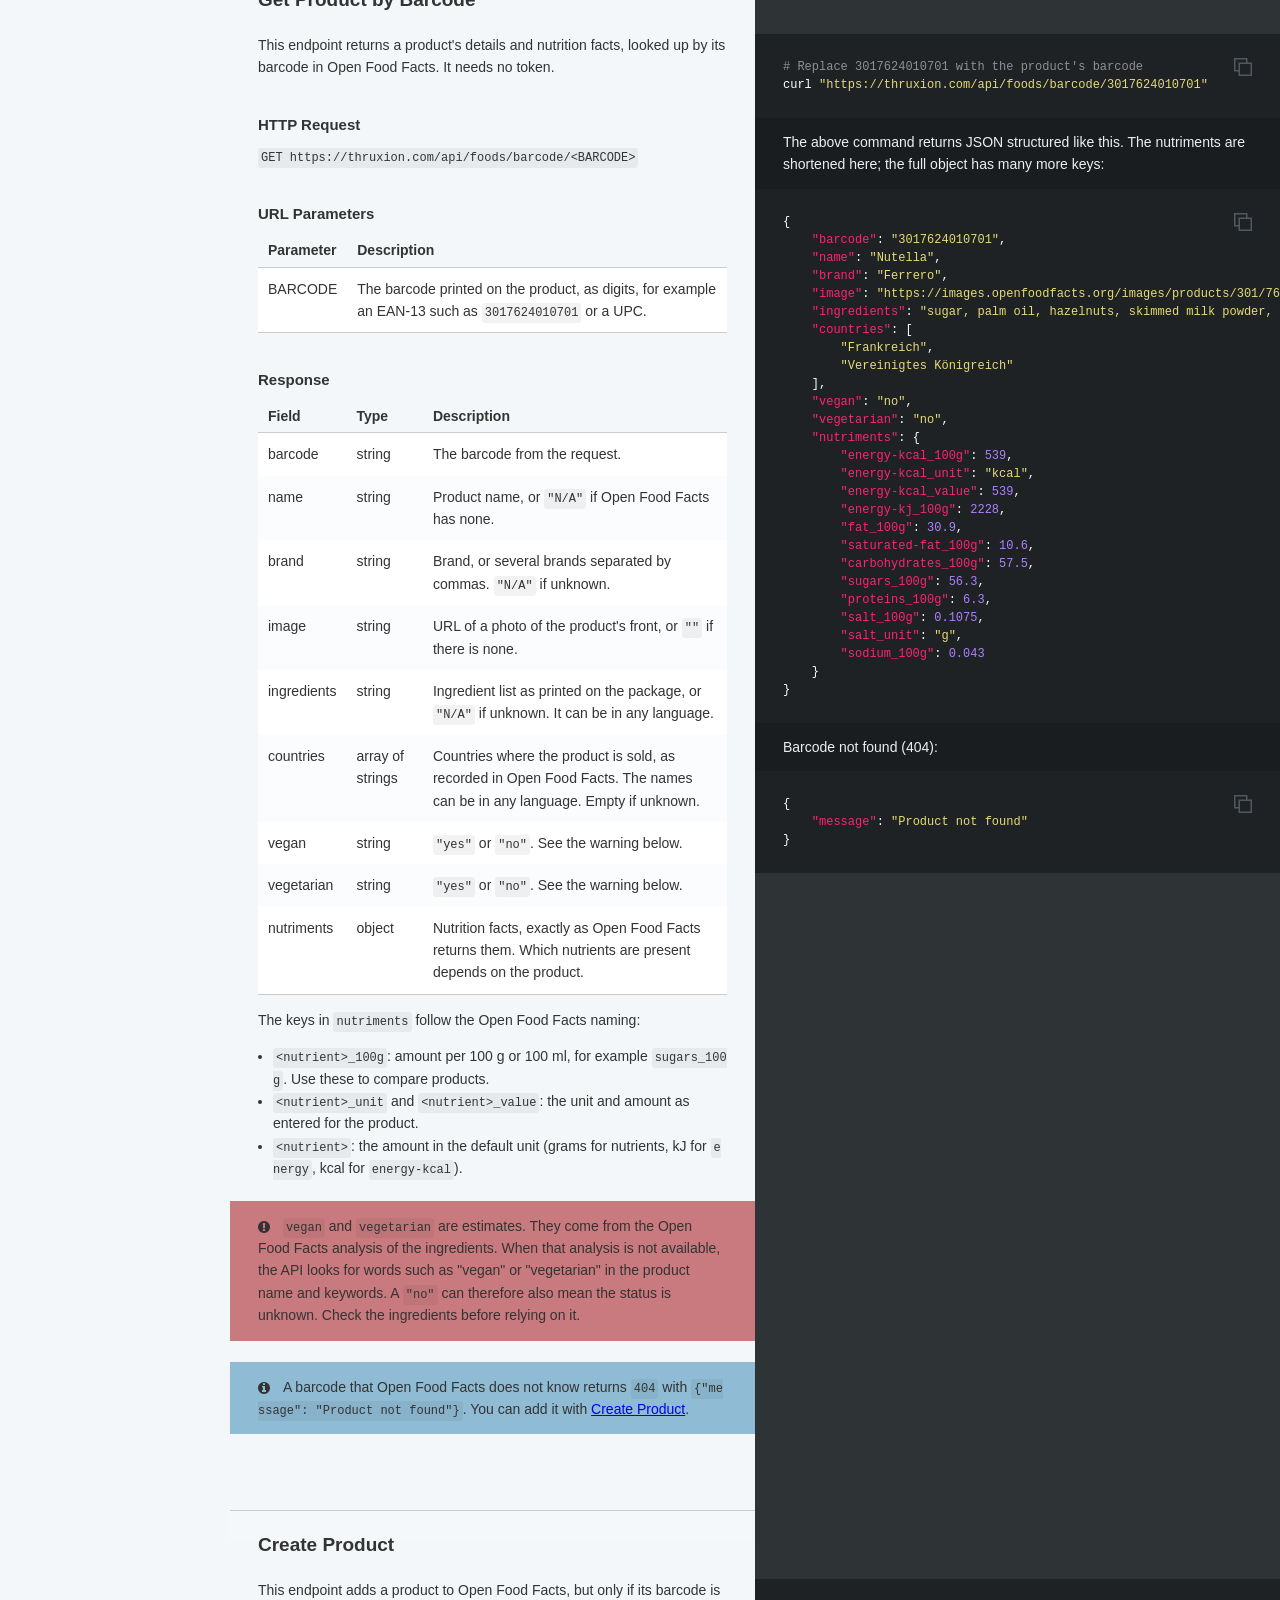
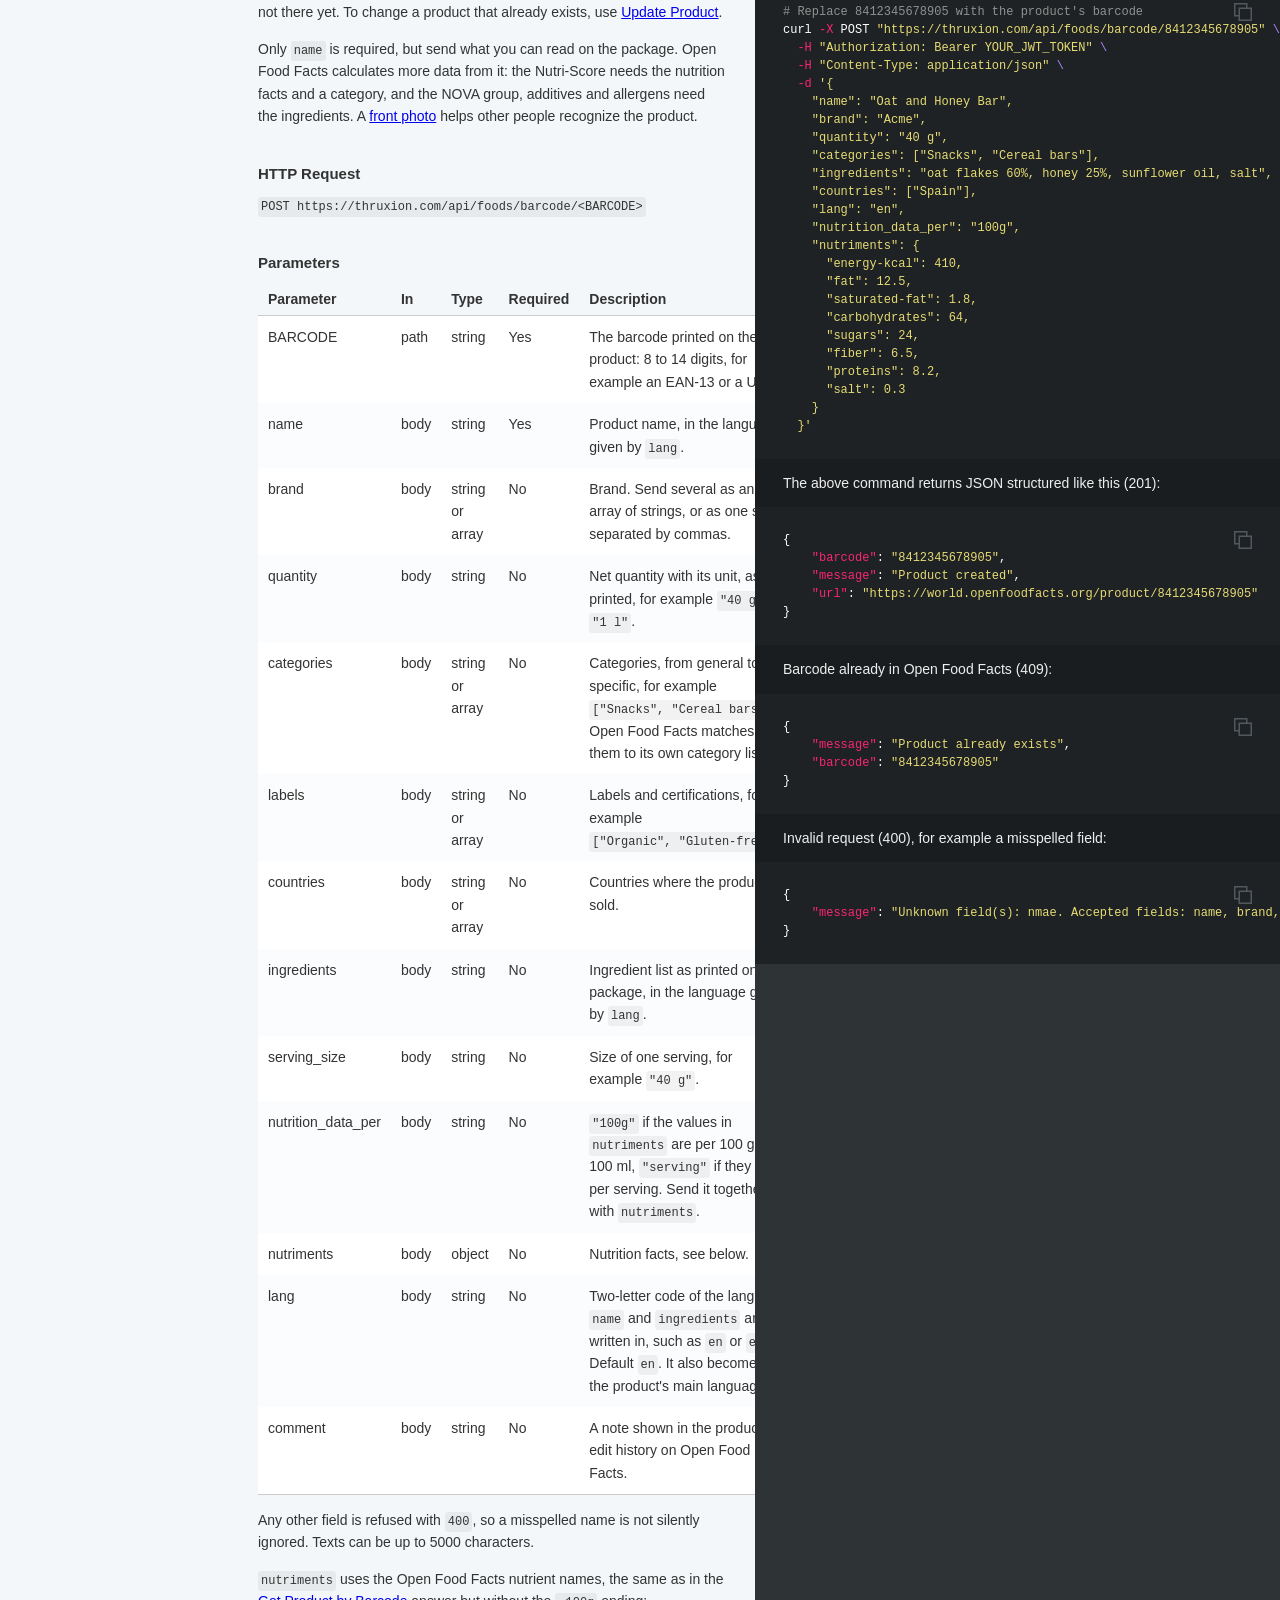
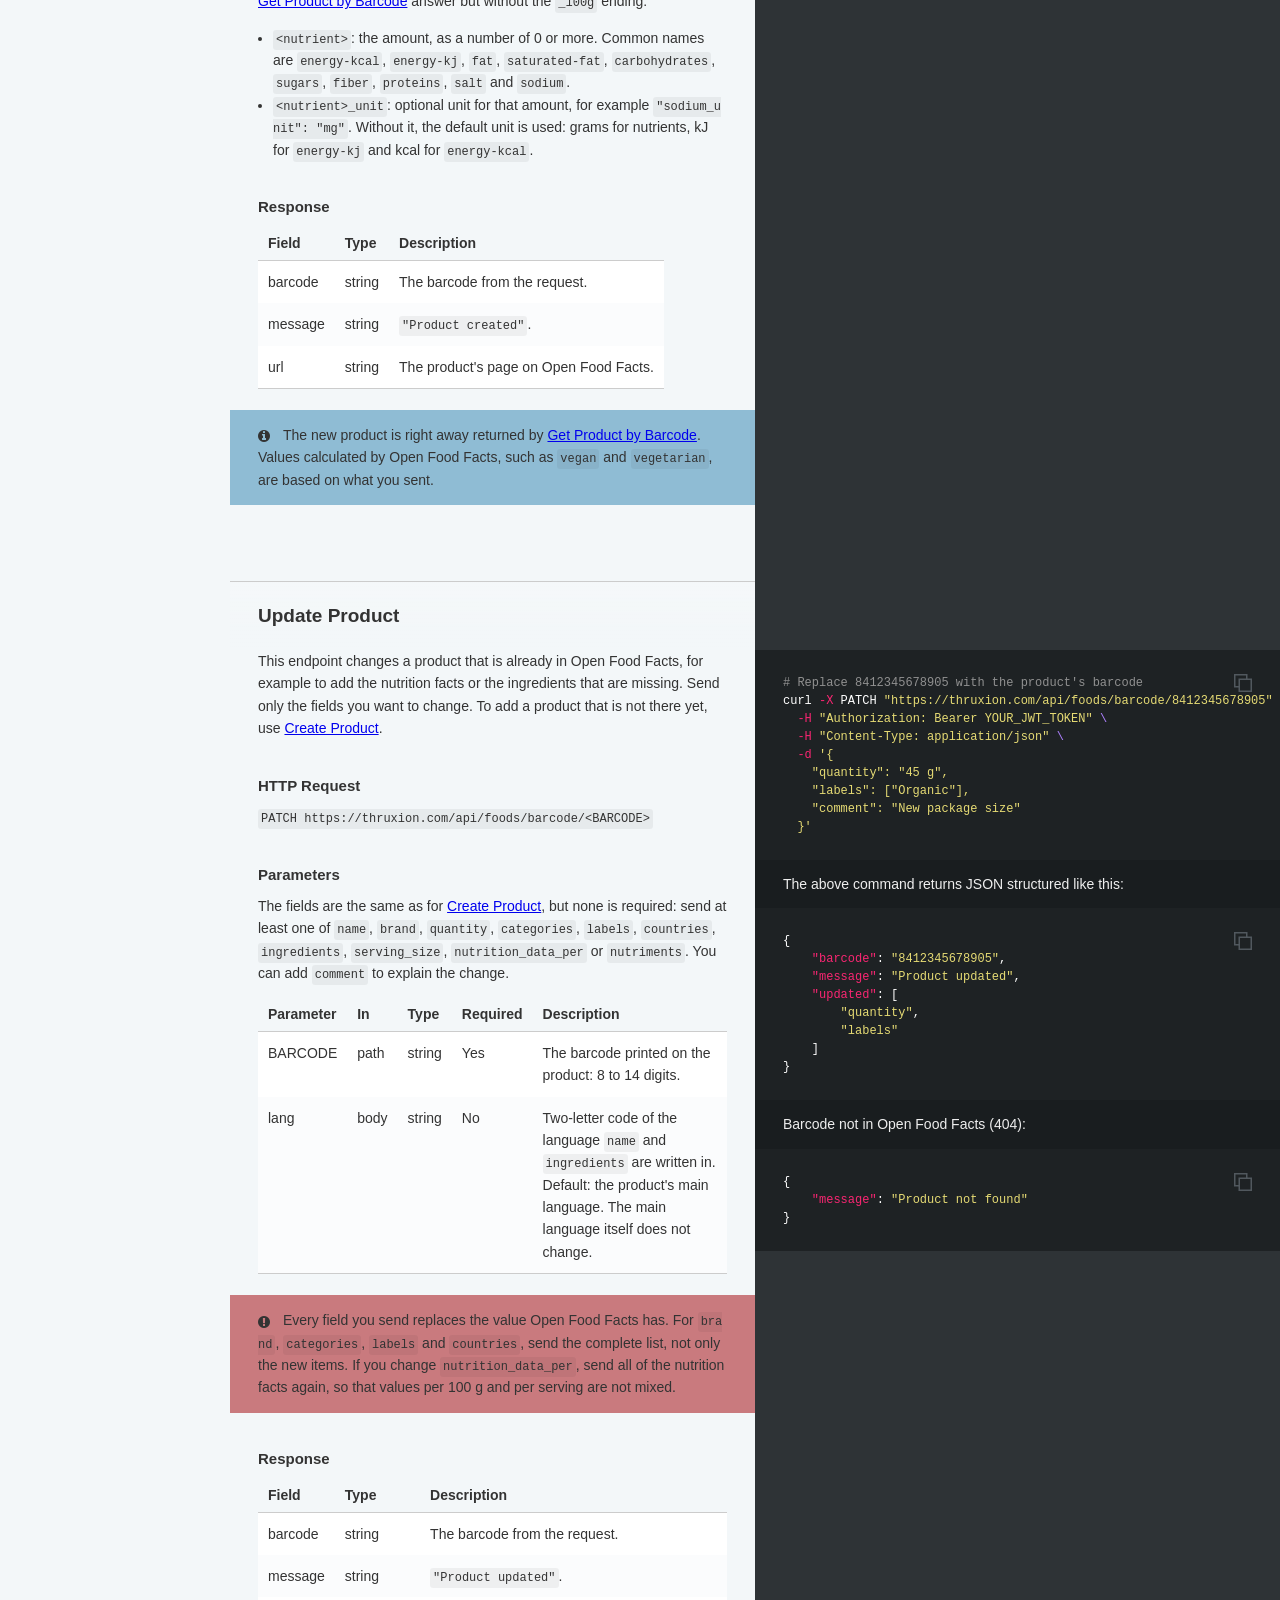
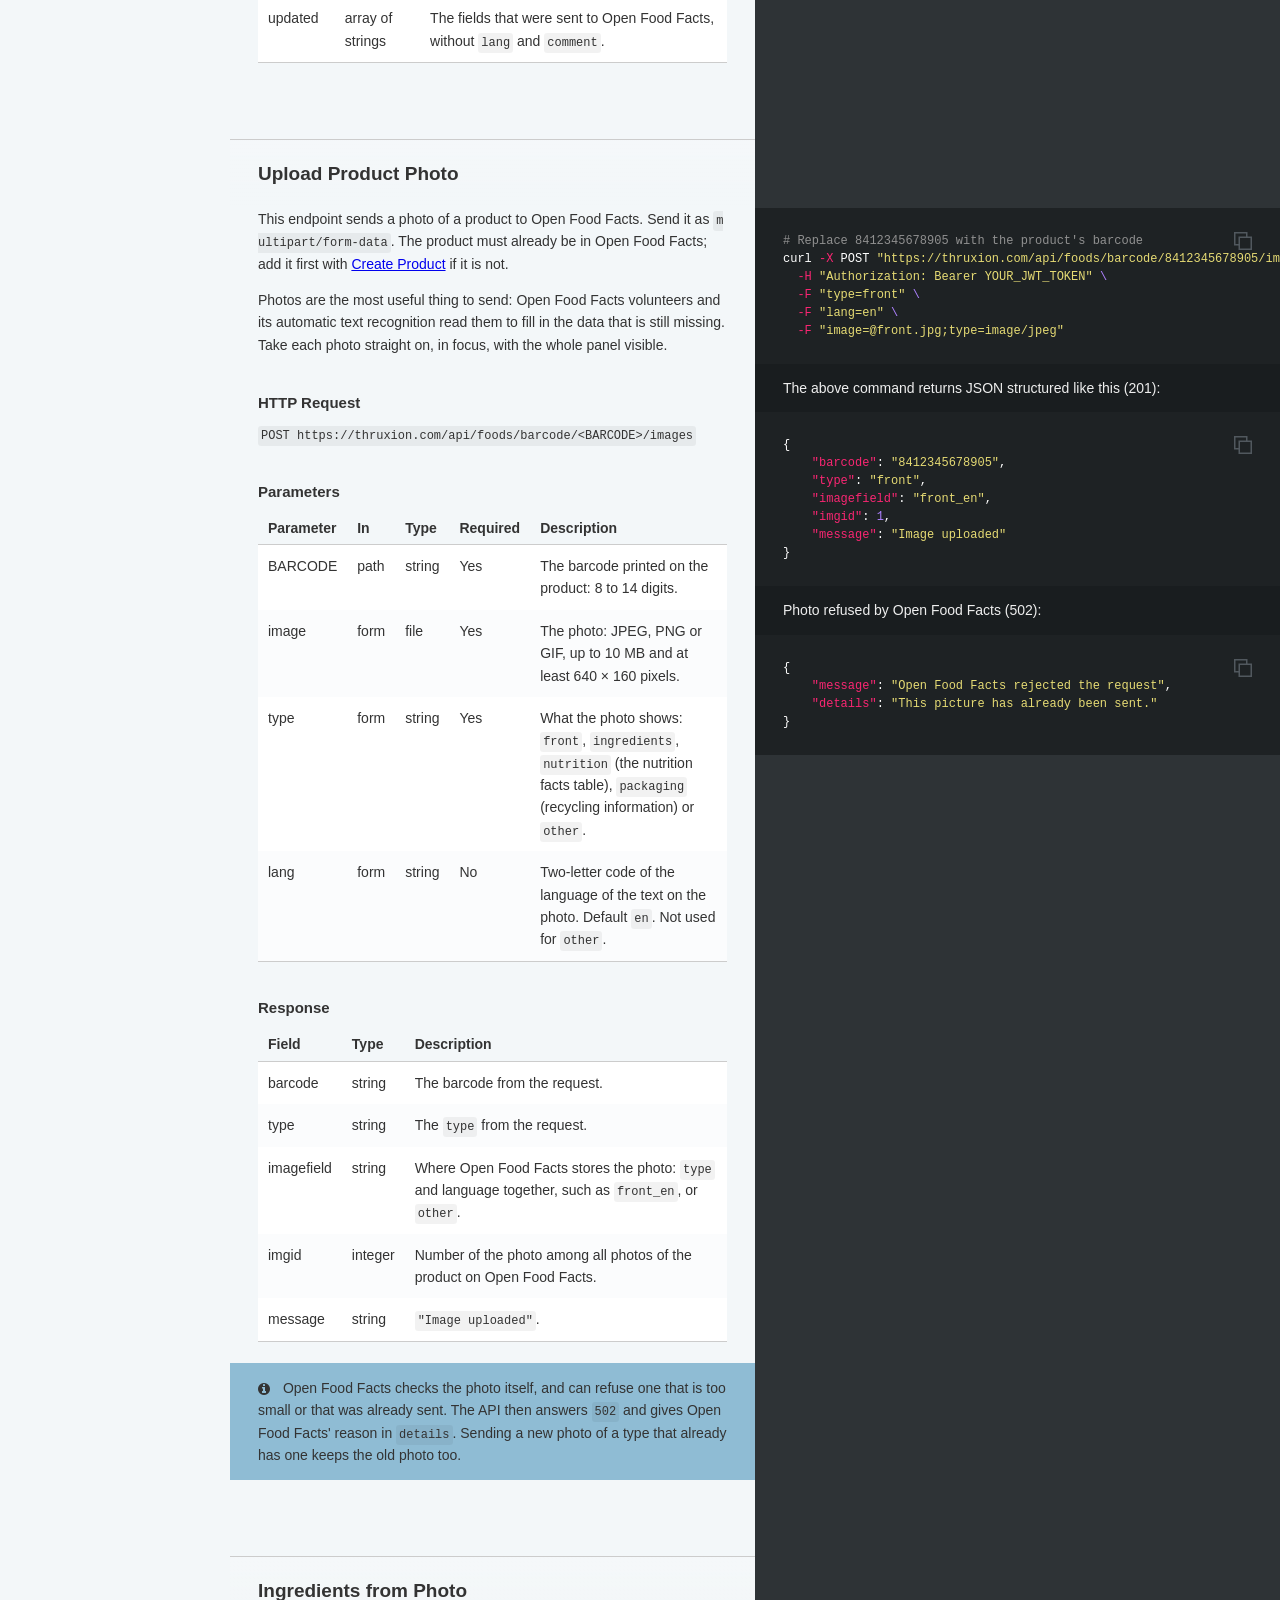
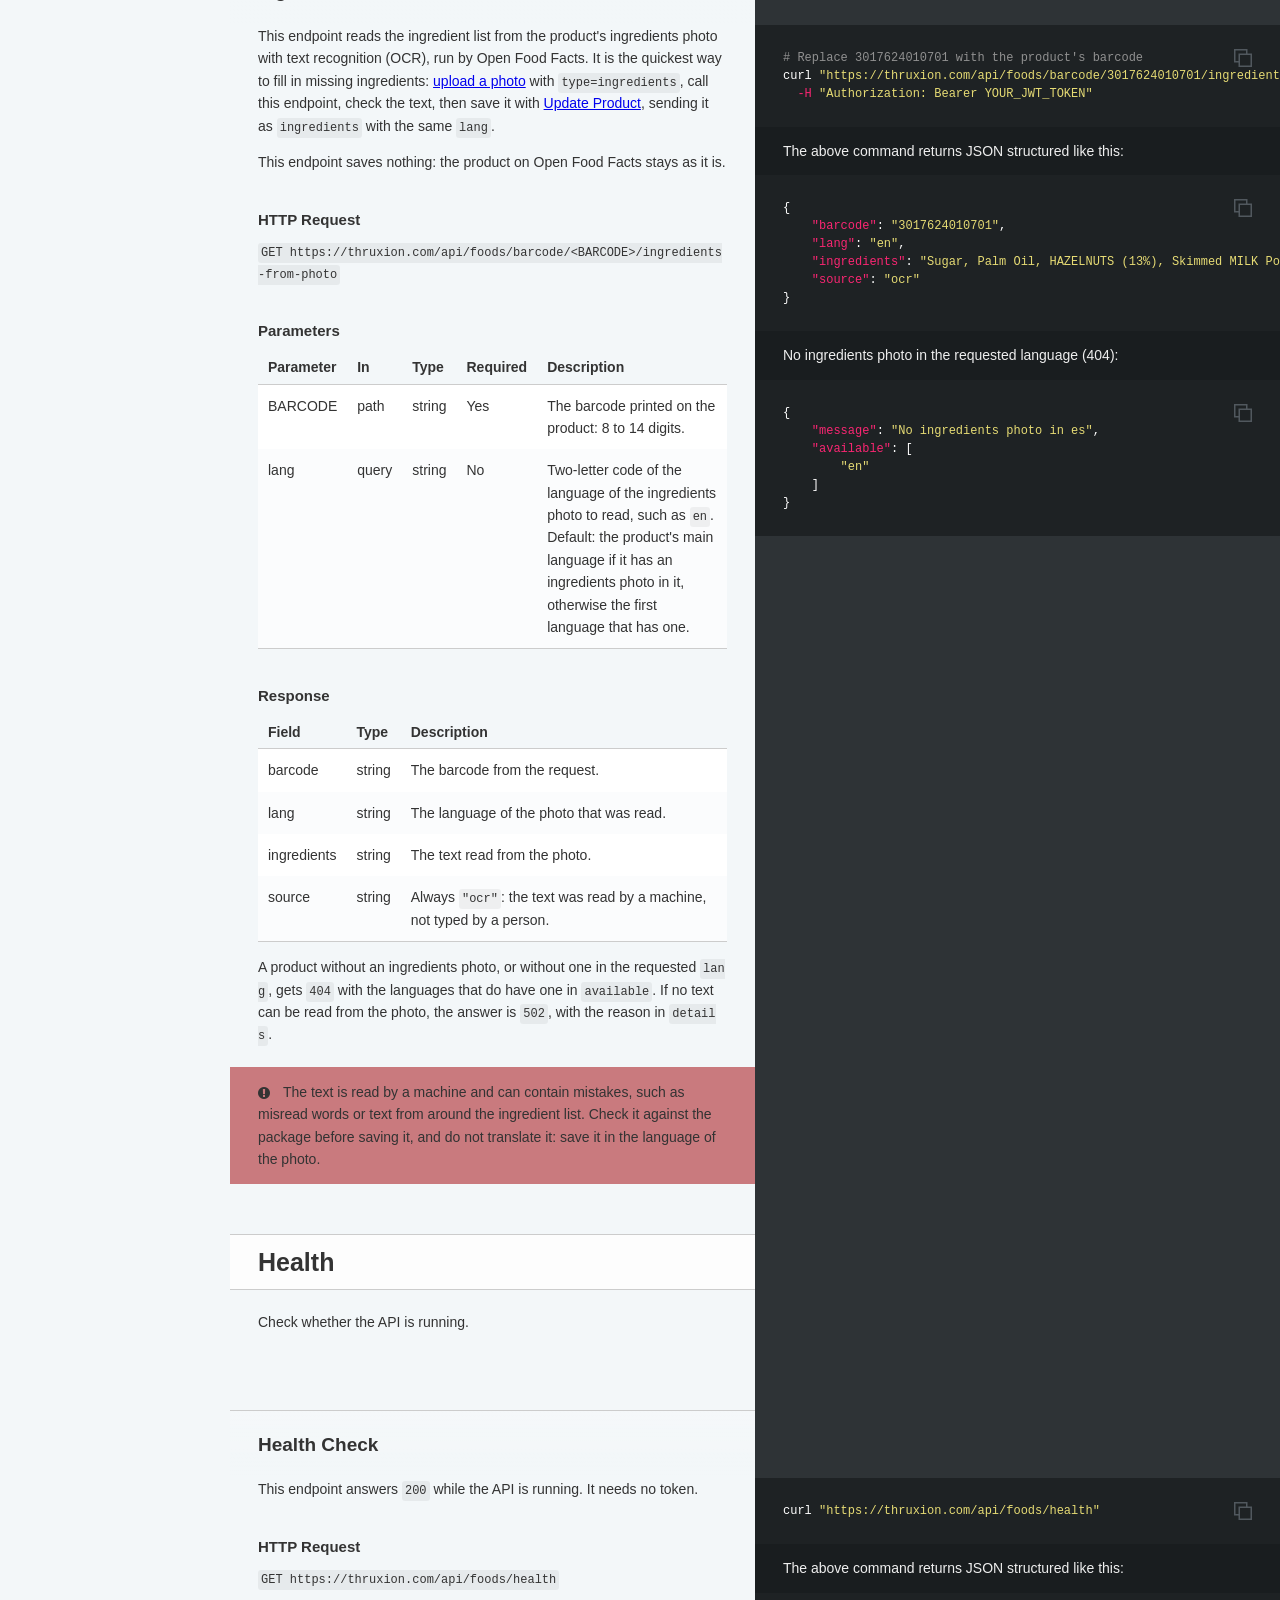
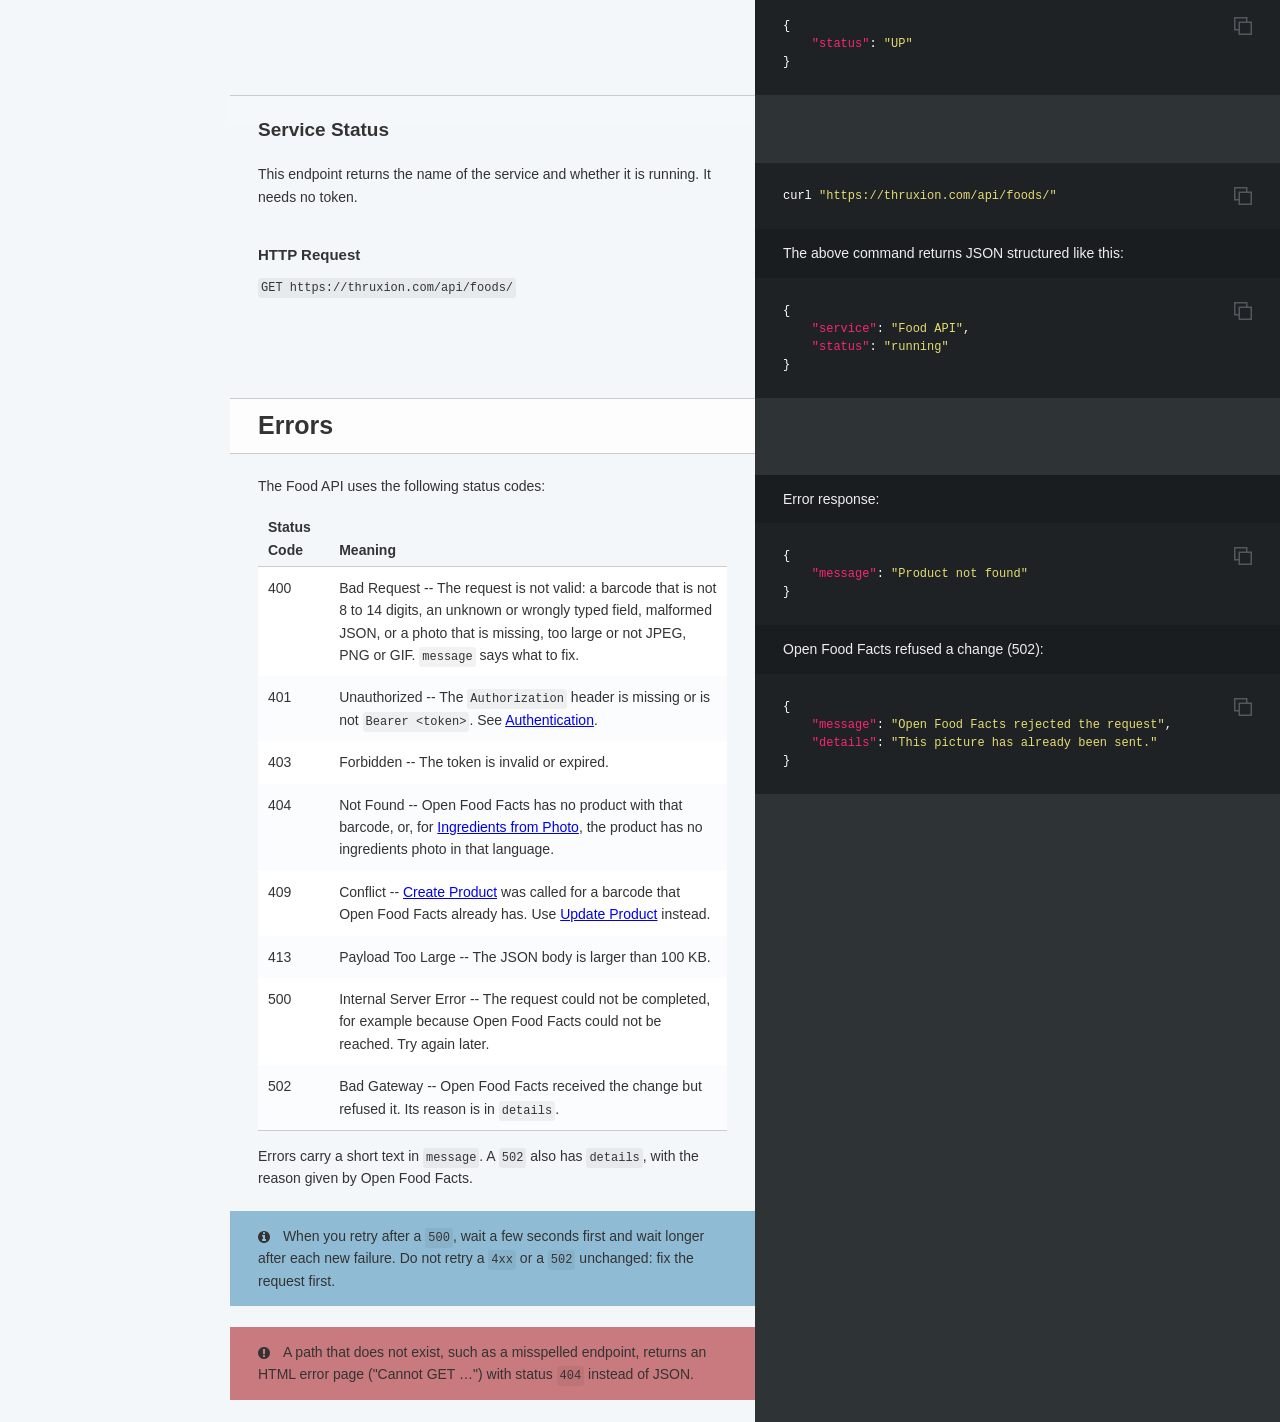
==== commit 6379c305: "deploy: fcce382a0159b9502709a040a91e293737eef88d" ====
--- a/foods.html
+++ b/foods.html
@@ -331,10 +331,25 @@
             <a href="#thruxion-food-api" class="toc-h1 toc-link" data-title="Thruxion - Food API">Thruxion - Food API</a>
           </li>
           <li>
+            <a href="#authentication" class="toc-h1 toc-link" data-title="Authentication">Authentication</a>
+          </li>
+          <li>
             <a href="#products" class="toc-h1 toc-link" data-title="Products">Products</a>
               <ul class="toc-list-h2">
                   <li>
                     <a href="#get-product-by-barcode" class="toc-h2 toc-link" data-title="Get Product by Barcode">Get Product by Barcode</a>
+                  </li>
+                  <li>
+                    <a href="#create-product" class="toc-h2 toc-link" data-title="Create Product">Create Product</a>
+                  </li>
+                  <li>
+                    <a href="#update-product" class="toc-h2 toc-link" data-title="Update Product">Update Product</a>
+                  </li>
+                  <li>
+                    <a href="#upload-product-photo" class="toc-h2 toc-link" data-title="Upload Product Photo">Upload Product Photo</a>
+                  </li>
+                  <li>
+                    <a href="#ingredients-from-photo" class="toc-h2 toc-link" data-title="Ingredients from Photo">Ingredients from Photo</a>
                   </li>
               </ul>
           </li>
@@ -365,16 +380,55 @@
 
 <p>The Food API looks up packaged food products by their barcode. For each product it returns the name, brand, a photo, the ingredients, the countries where it is sold, whether it is vegan or vegetarian, and its nutrition facts.</p>
 
-<p>The product data comes from <a href="https://world.openfoodfacts.org">Open Food Facts</a>, an open database of food products. A result is only as complete as the product&#39;s entry there.</p>
-
-<p>The documentation has code examples in Shell, Ruby, Python and JavaScript. The JavaScript examples run on Node.js with the <code>axios</code> package.</p>
+<p>The product data comes from <a href="https://world.openfoodfacts.org">Open Food Facts</a>, an open database of food products. A result is only as complete as the product&#39;s entry there. When a product is missing or incomplete, you can <a href="#create-product">add it</a>, <a href="#update-product">complete it</a>, <a href="#upload-product-photo">send photos of it</a> and <a href="#ingredients-from-photo">read its ingredients from a photo</a> through this API.</p>
+
+<p>The documentation has code examples in Shell, Ruby, Python and JavaScript. The JavaScript examples run on Node.js with the <code>axios</code> package, plus <code>form-data</code> for photo uploads.</p>
 
 <p>Conventions used by every endpoint:</p>
 
 <ul>
-<li>Responses are JSON.</li>
-<li>No token is needed: every endpoint is public.</li>
+<li>Requests and responses are JSON. Photo uploads use <code>multipart/form-data</code>.</li>
+<li>Looking products up needs no token. Adding, changing and photographing products, and reading ingredients from a photo, need a token in the <code>Authorization</code> header, as <code>Bearer &lt;token&gt;</code>. See <a href="#authentication">Authentication</a>.</li>
+<li>Barcodes in the path are digits only, for example an EAN-13 such as <code>3017624010701</code>.</li>
 </ul>
+
+<aside class="warning">
+What you add or change is published on Open Food Facts for everyone to see and reuse: product data under the Open Database License, photos under Creative Commons Attribution-ShareAlike. Send only real product information, and only photos you have the right to share.
+</aside>
+<h1 id='authentication'>Authentication</h1>
+<p>The endpoints that write to Open Food Facts (<a href="#create-product">Create Product</a>, <a href="#update-product">Update Product</a> and <a href="#upload-product-photo">Upload Product Photo</a>), and <a href="#ingredients-from-photo">Ingredients from Photo</a>, need a JSON Web Token (JWT). It is the same token the Humans API gives: get one from the Humans API <a href="humans.html#system-login">System Login</a>, then send it in the <code>Authorization</code> header:</p>
+
+<p><code>Authorization: Bearer &lt;token&gt;</code></p>
+
+<p>Tokens from both system accounts, <strong>admin</strong> and <strong>dev</strong>, are accepted. A token expires after 2 hours; log in again to get a new one.</p>
+
+<p>Your requests reach Open Food Facts through Thruxion&#39;s own Open Food Facts account, so you do not need an Open Food Facts account yourself.</p>
+
+<p>A request with a missing or rejected token gets one of these errors:</p>
+
+<table><thead>
+<tr>
+<th>Status</th>
+<th>Body</th>
+<th>Reason</th>
+</tr>
+</thead><tbody>
+<tr>
+<td>401</td>
+<td><code>{&quot;message&quot;: &quot;Access denied&quot;}</code></td>
+<td>No Authorization header.</td>
+</tr>
+<tr>
+<td>401</td>
+<td><code>{&quot;message&quot;: &quot;Invalid Authorization format&quot;}</code></td>
+<td>The header is not <code>Bearer &lt;token&gt;</code>.</td>
+</tr>
+<tr>
+<td>403</td>
+<td><code>{&quot;message&quot;: &quot;Invalid token&quot;}</code></td>
+<td>The token is invalid or expired.</td>
+</tr>
+</tbody></table>
 <h1 id='products'>Products</h1><h2 id='get-product-by-barcode'>Get Product by Barcode</h2><div class="highlight"><pre class="highlight ruby tab-ruby"><code><span class="nb">require</span> <span class="s1">'net/http'</span>
 <span class="nb">require</span> <span class="s1">'json'</span>
 
@@ -528,7 +582,708 @@
 </aside>
 
 <aside class="notice">
-A barcode that Open Food Facts does not know returns <code>404</code> with <code>{"message": "Product not found"}</code>.
+A barcode that Open Food Facts does not know returns <code>404</code> with <code>{"message": "Product not found"}</code>. You can add it with <a href="#create-product">Create Product</a>.
+</aside>
+<h2 id='create-product'>Create Product</h2><div class="highlight"><pre class="highlight ruby tab-ruby"><code><span class="nb">require</span> <span class="s1">'net/http'</span>
+<span class="nb">require</span> <span class="s1">'json'</span>
+
+<span class="n">barcode</span> <span class="o">=</span> <span class="s1">'8412345678905'</span>  <span class="c1"># Replace with the product's barcode</span>
+
+<span class="n">uri</span> <span class="o">=</span> <span class="no">URI</span><span class="p">(</span><span class="s2">"https://thruxion.com/api/foods/barcode/</span><span class="si">#{</span><span class="n">barcode</span><span class="si">}</span><span class="s2">"</span><span class="p">)</span>
+<span class="n">req</span> <span class="o">=</span> <span class="no">Net</span><span class="o">::</span><span class="no">HTTP</span><span class="o">::</span><span class="no">Post</span><span class="p">.</span><span class="nf">new</span><span class="p">(</span><span class="n">uri</span><span class="p">,</span> <span class="s1">'Content-Type'</span> <span class="o">=&gt;</span> <span class="s1">'application/json'</span><span class="p">,</span> <span class="s1">'Authorization'</span> <span class="o">=&gt;</span> <span class="s1">'Bearer YOUR_JWT_TOKEN'</span><span class="p">)</span>
+<span class="n">req</span><span class="p">.</span><span class="nf">body</span> <span class="o">=</span> <span class="p">{</span>
+  <span class="ss">name: </span><span class="s1">'Oat and Honey Bar'</span><span class="p">,</span>
+  <span class="ss">brand: </span><span class="s1">'Acme'</span><span class="p">,</span>
+  <span class="ss">quantity: </span><span class="s1">'40 g'</span><span class="p">,</span>
+  <span class="ss">categories: </span><span class="p">[</span><span class="s1">'Snacks'</span><span class="p">,</span> <span class="s1">'Cereal bars'</span><span class="p">],</span>
+  <span class="ss">ingredients: </span><span class="s1">'oat flakes 60%, honey 25%, sunflower oil, salt'</span><span class="p">,</span>
+  <span class="ss">countries: </span><span class="p">[</span><span class="s1">'Spain'</span><span class="p">],</span>
+  <span class="ss">lang: </span><span class="s1">'en'</span><span class="p">,</span>
+  <span class="ss">nutrition_data_per: </span><span class="s1">'100g'</span><span class="p">,</span>
+  <span class="ss">nutriments: </span><span class="p">{</span>
+    <span class="s1">'energy-kcal'</span> <span class="o">=&gt;</span> <span class="mi">410</span><span class="p">,</span>
+    <span class="s1">'fat'</span> <span class="o">=&gt;</span> <span class="mf">12.5</span><span class="p">,</span>
+    <span class="s1">'saturated-fat'</span> <span class="o">=&gt;</span> <span class="mf">1.8</span><span class="p">,</span>
+    <span class="s1">'carbohydrates'</span> <span class="o">=&gt;</span> <span class="mi">64</span><span class="p">,</span>
+    <span class="s1">'sugars'</span> <span class="o">=&gt;</span> <span class="mi">24</span><span class="p">,</span>
+    <span class="s1">'fiber'</span> <span class="o">=&gt;</span> <span class="mf">6.5</span><span class="p">,</span>
+    <span class="s1">'proteins'</span> <span class="o">=&gt;</span> <span class="mf">8.2</span><span class="p">,</span>
+    <span class="s1">'salt'</span> <span class="o">=&gt;</span> <span class="mf">0.3</span>
+  <span class="p">}</span>
+<span class="p">}.</span><span class="nf">to_json</span>
+
+<span class="n">res</span> <span class="o">=</span> <span class="no">Net</span><span class="o">::</span><span class="no">HTTP</span><span class="p">.</span><span class="nf">start</span><span class="p">(</span><span class="n">uri</span><span class="p">.</span><span class="nf">hostname</span><span class="p">,</span> <span class="n">uri</span><span class="p">.</span><span class="nf">port</span><span class="p">,</span> <span class="ss">use_ssl: </span><span class="kp">true</span><span class="p">)</span> <span class="p">{</span> <span class="o">|</span><span class="n">http</span><span class="o">|</span> <span class="n">http</span><span class="p">.</span><span class="nf">request</span><span class="p">(</span><span class="n">req</span><span class="p">)</span> <span class="p">}</span>
+<span class="nb">puts</span> <span class="n">res</span><span class="p">.</span><span class="nf">body</span>
+</code></pre></div><div class="highlight"><pre class="highlight python tab-python"><code><span class="kn">import</span> <span class="nn">requests</span>
+
+<span class="n">barcode</span> <span class="o">=</span> <span class="s">"8412345678905"</span>  <span class="c1"># Replace with the product's barcode
+</span><span class="n">url</span> <span class="o">=</span> <span class="sa">f</span><span class="s">"https://thruxion.com/api/foods/barcode/</span><span class="si">{</span><span class="n">barcode</span><span class="si">}</span><span class="s">"</span>
+<span class="n">headers</span> <span class="o">=</span> <span class="p">{</span><span class="s">"Authorization"</span><span class="p">:</span> <span class="s">"Bearer YOUR_JWT_TOKEN"</span><span class="p">}</span>
+<span class="n">data</span> <span class="o">=</span> <span class="p">{</span>
+    <span class="s">"name"</span><span class="p">:</span> <span class="s">"Oat and Honey Bar"</span><span class="p">,</span>
+    <span class="s">"brand"</span><span class="p">:</span> <span class="s">"Acme"</span><span class="p">,</span>
+    <span class="s">"quantity"</span><span class="p">:</span> <span class="s">"40 g"</span><span class="p">,</span>
+    <span class="s">"categories"</span><span class="p">:</span> <span class="p">[</span><span class="s">"Snacks"</span><span class="p">,</span> <span class="s">"Cereal bars"</span><span class="p">],</span>
+    <span class="s">"ingredients"</span><span class="p">:</span> <span class="s">"oat flakes 60%, honey 25%, sunflower oil, salt"</span><span class="p">,</span>
+    <span class="s">"countries"</span><span class="p">:</span> <span class="p">[</span><span class="s">"Spain"</span><span class="p">],</span>
+    <span class="s">"lang"</span><span class="p">:</span> <span class="s">"en"</span><span class="p">,</span>
+    <span class="s">"nutrition_data_per"</span><span class="p">:</span> <span class="s">"100g"</span><span class="p">,</span>
+    <span class="s">"nutriments"</span><span class="p">:</span> <span class="p">{</span>
+        <span class="s">"energy-kcal"</span><span class="p">:</span> <span class="mi">410</span><span class="p">,</span>
+        <span class="s">"fat"</span><span class="p">:</span> <span class="mf">12.5</span><span class="p">,</span>
+        <span class="s">"saturated-fat"</span><span class="p">:</span> <span class="mf">1.8</span><span class="p">,</span>
+        <span class="s">"carbohydrates"</span><span class="p">:</span> <span class="mi">64</span><span class="p">,</span>
+        <span class="s">"sugars"</span><span class="p">:</span> <span class="mi">24</span><span class="p">,</span>
+        <span class="s">"fiber"</span><span class="p">:</span> <span class="mf">6.5</span><span class="p">,</span>
+        <span class="s">"proteins"</span><span class="p">:</span> <span class="mf">8.2</span><span class="p">,</span>
+        <span class="s">"salt"</span><span class="p">:</span> <span class="mf">0.3</span>
+    <span class="p">}</span>
+<span class="p">}</span>
+
+<span class="n">response</span> <span class="o">=</span> <span class="n">requests</span><span class="p">.</span><span class="n">post</span><span class="p">(</span><span class="n">url</span><span class="p">,</span> <span class="n">headers</span><span class="o">=</span><span class="n">headers</span><span class="p">,</span> <span class="n">json</span><span class="o">=</span><span class="n">data</span><span class="p">)</span>
+<span class="k">print</span><span class="p">(</span><span class="n">response</span><span class="p">.</span><span class="n">json</span><span class="p">())</span>
+</code></pre></div><div class="highlight"><pre class="highlight shell tab-shell"><code><span class="c"># Replace 8412345678905 with the product's barcode</span>
+curl <span class="nt">-X</span> POST <span class="s2">"https://thruxion.com/api/foods/barcode/8412345678905"</span> <span class="se">\</span>
+  <span class="nt">-H</span> <span class="s2">"Authorization: Bearer YOUR_JWT_TOKEN"</span> <span class="se">\</span>
+  <span class="nt">-H</span> <span class="s2">"Content-Type: application/json"</span> <span class="se">\</span>
+  <span class="nt">-d</span> <span class="s1">'{
+    "name": "Oat and Honey Bar",
+    "brand": "Acme",
+    "quantity": "40 g",
+    "categories": ["Snacks", "Cereal bars"],
+    "ingredients": "oat flakes 60%, honey 25%, sunflower oil, salt",
+    "countries": ["Spain"],
+    "lang": "en",
+    "nutrition_data_per": "100g",
+    "nutriments": {
+      "energy-kcal": 410,
+      "fat": 12.5,
+      "saturated-fat": 1.8,
+      "carbohydrates": 64,
+      "sugars": 24,
+      "fiber": 6.5,
+      "proteins": 8.2,
+      "salt": 0.3
+    }
+  }'</span>
+</code></pre></div><div class="highlight"><pre class="highlight javascript tab-javascript"><code><span class="kd">const</span> <span class="nx">axios</span> <span class="o">=</span> <span class="nx">require</span><span class="p">(</span><span class="dl">'</span><span class="s1">axios</span><span class="dl">'</span><span class="p">);</span>
+
+<span class="kd">const</span> <span class="nx">createProduct</span> <span class="o">=</span> <span class="k">async</span> <span class="p">(</span><span class="nx">token</span><span class="p">,</span> <span class="nx">barcode</span><span class="p">)</span> <span class="o">=&gt;</span> <span class="p">{</span>
+    <span class="kd">const</span> <span class="nx">data</span> <span class="o">=</span> <span class="p">{</span>
+        <span class="na">name</span><span class="p">:</span> <span class="dl">'</span><span class="s1">Oat and Honey Bar</span><span class="dl">'</span><span class="p">,</span>
+        <span class="na">brand</span><span class="p">:</span> <span class="dl">'</span><span class="s1">Acme</span><span class="dl">'</span><span class="p">,</span>
+        <span class="na">quantity</span><span class="p">:</span> <span class="dl">'</span><span class="s1">40 g</span><span class="dl">'</span><span class="p">,</span>
+        <span class="na">categories</span><span class="p">:</span> <span class="p">[</span><span class="dl">'</span><span class="s1">Snacks</span><span class="dl">'</span><span class="p">,</span> <span class="dl">'</span><span class="s1">Cereal bars</span><span class="dl">'</span><span class="p">],</span>
+        <span class="na">ingredients</span><span class="p">:</span> <span class="dl">'</span><span class="s1">oat flakes 60%, honey 25%, sunflower oil, salt</span><span class="dl">'</span><span class="p">,</span>
+        <span class="na">countries</span><span class="p">:</span> <span class="p">[</span><span class="dl">'</span><span class="s1">Spain</span><span class="dl">'</span><span class="p">],</span>
+        <span class="na">lang</span><span class="p">:</span> <span class="dl">'</span><span class="s1">en</span><span class="dl">'</span><span class="p">,</span>
+        <span class="na">nutrition_data_per</span><span class="p">:</span> <span class="dl">'</span><span class="s1">100g</span><span class="dl">'</span><span class="p">,</span>
+        <span class="na">nutriments</span><span class="p">:</span> <span class="p">{</span>
+            <span class="dl">'</span><span class="s1">energy-kcal</span><span class="dl">'</span><span class="p">:</span> <span class="mi">410</span><span class="p">,</span>
+            <span class="na">fat</span><span class="p">:</span> <span class="mf">12.5</span><span class="p">,</span>
+            <span class="dl">'</span><span class="s1">saturated-fat</span><span class="dl">'</span><span class="p">:</span> <span class="mf">1.8</span><span class="p">,</span>
+            <span class="na">carbohydrates</span><span class="p">:</span> <span class="mi">64</span><span class="p">,</span>
+            <span class="na">sugars</span><span class="p">:</span> <span class="mi">24</span><span class="p">,</span>
+            <span class="na">fiber</span><span class="p">:</span> <span class="mf">6.5</span><span class="p">,</span>
+            <span class="na">proteins</span><span class="p">:</span> <span class="mf">8.2</span><span class="p">,</span>
+            <span class="na">salt</span><span class="p">:</span> <span class="mf">0.3</span>
+        <span class="p">}</span>
+    <span class="p">};</span>
+    <span class="k">try</span> <span class="p">{</span>
+        <span class="kd">const</span> <span class="nx">response</span> <span class="o">=</span> <span class="k">await</span> <span class="nx">axios</span><span class="p">.</span><span class="nx">post</span><span class="p">(</span><span class="s2">`https://thruxion.com/api/foods/barcode/</span><span class="p">${</span><span class="nx">barcode</span><span class="p">}</span><span class="s2">`</span><span class="p">,</span> <span class="nx">data</span><span class="p">,</span> <span class="p">{</span>
+            <span class="na">headers</span><span class="p">:</span> <span class="p">{</span> <span class="na">Authorization</span><span class="p">:</span> <span class="s2">`Bearer </span><span class="p">${</span><span class="nx">token</span><span class="p">}</span><span class="s2">`</span> <span class="p">}</span>
+        <span class="p">});</span>
+        <span class="nx">console</span><span class="p">.</span><span class="nx">log</span><span class="p">(</span><span class="nx">response</span><span class="p">.</span><span class="nx">data</span><span class="p">);</span>
+    <span class="p">}</span> <span class="k">catch</span> <span class="p">(</span><span class="nx">error</span><span class="p">)</span> <span class="p">{</span>
+        <span class="nx">console</span><span class="p">.</span><span class="nx">error</span><span class="p">(</span><span class="nx">error</span><span class="p">.</span><span class="nx">response</span> <span class="p">?</span> <span class="nx">error</span><span class="p">.</span><span class="nx">response</span><span class="p">.</span><span class="nx">data</span> <span class="p">:</span> <span class="nx">error</span><span class="p">.</span><span class="nx">message</span><span class="p">);</span>
+    <span class="p">}</span>
+<span class="p">};</span>
+
+<span class="nx">createProduct</span><span class="p">(</span><span class="dl">'</span><span class="s1">YOUR_JWT_TOKEN</span><span class="dl">'</span><span class="p">,</span> <span class="dl">'</span><span class="s1">8412345678905</span><span class="dl">'</span><span class="p">);</span> <span class="c1">// Replace with the product's barcode</span>
+</code></pre></div>
+<blockquote>
+<p>The above command returns JSON structured like this (201):</p>
+</blockquote>
+<div class="highlight"><pre class="highlight json tab-json"><code><span class="p">{</span><span class="w">
+    </span><span class="nl">"barcode"</span><span class="p">:</span><span class="w"> </span><span class="s2">"8412345678905"</span><span class="p">,</span><span class="w">
+    </span><span class="nl">"message"</span><span class="p">:</span><span class="w"> </span><span class="s2">"Product created"</span><span class="p">,</span><span class="w">
+    </span><span class="nl">"url"</span><span class="p">:</span><span class="w"> </span><span class="s2">"https://world.openfoodfacts.org/product/8412345678905"</span><span class="w">
+</span><span class="p">}</span><span class="w">
+</span></code></pre></div>
+<blockquote>
+<p>Barcode already in Open Food Facts (409):</p>
+</blockquote>
+<div class="highlight"><pre class="highlight json tab-json"><code><span class="p">{</span><span class="w">
+    </span><span class="nl">"message"</span><span class="p">:</span><span class="w"> </span><span class="s2">"Product already exists"</span><span class="p">,</span><span class="w">
+    </span><span class="nl">"barcode"</span><span class="p">:</span><span class="w"> </span><span class="s2">"8412345678905"</span><span class="w">
+</span><span class="p">}</span><span class="w">
+</span></code></pre></div>
+<blockquote>
+<p>Invalid request (400), for example a misspelled field:</p>
+</blockquote>
+<div class="highlight"><pre class="highlight json tab-json"><code><span class="p">{</span><span class="w">
+    </span><span class="nl">"message"</span><span class="p">:</span><span class="w"> </span><span class="s2">"Unknown field(s): nmae. Accepted fields: name, brand, quantity, categories, labels, countries, ingredients, serving_size, nutrition_data_per, nutriments, comment, lang"</span><span class="w">
+</span><span class="p">}</span><span class="w">
+</span></code></pre></div>
+<p>This endpoint adds a product to Open Food Facts, but only if its barcode is not there yet. To change a product that already exists, use <a href="#update-product">Update Product</a>.</p>
+
+<p>Only <code>name</code> is required, but send what you can read on the package. Open Food Facts calculates more data from it: the Nutri-Score needs the nutrition facts and a category, and the NOVA group, additives and allergens need the ingredients. A <a href="#upload-product-photo">front photo</a> helps other people recognize the product.</p>
+<h3 id='http-request-2'>HTTP Request</h3>
+<p><code>POST https://thruxion.com/api/foods/barcode/&lt;BARCODE&gt;</code></p>
+<h3 id='parameters'>Parameters</h3>
+<table><thead>
+<tr>
+<th>Parameter</th>
+<th>In</th>
+<th>Type</th>
+<th>Required</th>
+<th>Description</th>
+</tr>
+</thead><tbody>
+<tr>
+<td>BARCODE</td>
+<td>path</td>
+<td>string</td>
+<td>Yes</td>
+<td>The barcode printed on the product: 8 to 14 digits, for example an EAN-13 or a UPC.</td>
+</tr>
+<tr>
+<td>name</td>
+<td>body</td>
+<td>string</td>
+<td>Yes</td>
+<td>Product name, in the language given by <code>lang</code>.</td>
+</tr>
+<tr>
+<td>brand</td>
+<td>body</td>
+<td>string or array</td>
+<td>No</td>
+<td>Brand. Send several as an array of strings, or as one string separated by commas.</td>
+</tr>
+<tr>
+<td>quantity</td>
+<td>body</td>
+<td>string</td>
+<td>No</td>
+<td>Net quantity with its unit, as printed, for example <code>&quot;40 g&quot;</code> or <code>&quot;1 l&quot;</code>.</td>
+</tr>
+<tr>
+<td>categories</td>
+<td>body</td>
+<td>string or array</td>
+<td>No</td>
+<td>Categories, from general to specific, for example <code>[&quot;Snacks&quot;, &quot;Cereal bars&quot;]</code>. Open Food Facts matches them to its own category list.</td>
+</tr>
+<tr>
+<td>labels</td>
+<td>body</td>
+<td>string or array</td>
+<td>No</td>
+<td>Labels and certifications, for example <code>[&quot;Organic&quot;, &quot;Gluten-free&quot;]</code>.</td>
+</tr>
+<tr>
+<td>countries</td>
+<td>body</td>
+<td>string or array</td>
+<td>No</td>
+<td>Countries where the product is sold.</td>
+</tr>
+<tr>
+<td>ingredients</td>
+<td>body</td>
+<td>string</td>
+<td>No</td>
+<td>Ingredient list as printed on the package, in the language given by <code>lang</code>.</td>
+</tr>
+<tr>
+<td>serving_size</td>
+<td>body</td>
+<td>string</td>
+<td>No</td>
+<td>Size of one serving, for example <code>&quot;40 g&quot;</code>.</td>
+</tr>
+<tr>
+<td>nutrition_data_per</td>
+<td>body</td>
+<td>string</td>
+<td>No</td>
+<td><code>&quot;100g&quot;</code> if the values in <code>nutriments</code> are per 100 g or 100 ml, <code>&quot;serving&quot;</code> if they are per serving. Send it together with <code>nutriments</code>.</td>
+</tr>
+<tr>
+<td>nutriments</td>
+<td>body</td>
+<td>object</td>
+<td>No</td>
+<td>Nutrition facts, see below.</td>
+</tr>
+<tr>
+<td>lang</td>
+<td>body</td>
+<td>string</td>
+<td>No</td>
+<td>Two-letter code of the language <code>name</code> and <code>ingredients</code> are written in, such as <code>en</code> or <code>es</code>. Default <code>en</code>. It also becomes the product&#39;s main language.</td>
+</tr>
+<tr>
+<td>comment</td>
+<td>body</td>
+<td>string</td>
+<td>No</td>
+<td>A note shown in the product&#39;s edit history on Open Food Facts.</td>
+</tr>
+</tbody></table>
+
+<p>Any other field is refused with <code>400</code>, so a misspelled name is not silently ignored. Texts can be up to 5000 characters.</p>
+
+<p><code>nutriments</code> uses the Open Food Facts nutrient names, the same as in the <a href="#get-product-by-barcode">Get Product by Barcode</a> answer but without the <code>_100g</code> ending:</p>
+
+<ul>
+<li><code>&lt;nutrient&gt;</code>: the amount, as a number of 0 or more. Common names are <code>energy-kcal</code>, <code>energy-kj</code>, <code>fat</code>, <code>saturated-fat</code>, <code>carbohydrates</code>, <code>sugars</code>, <code>fiber</code>, <code>proteins</code>, <code>salt</code> and <code>sodium</code>.</li>
+<li><code>&lt;nutrient&gt;_unit</code>: optional unit for that amount, for example <code>&quot;sodium_unit&quot;: &quot;mg&quot;</code>. Without it, the default unit is used: grams for nutrients, kJ for <code>energy-kj</code> and kcal for <code>energy-kcal</code>.</li>
+</ul>
+<h3 id='response-2'>Response</h3>
+<table><thead>
+<tr>
+<th>Field</th>
+<th>Type</th>
+<th>Description</th>
+</tr>
+</thead><tbody>
+<tr>
+<td>barcode</td>
+<td>string</td>
+<td>The barcode from the request.</td>
+</tr>
+<tr>
+<td>message</td>
+<td>string</td>
+<td><code>&quot;Product created&quot;</code>.</td>
+</tr>
+<tr>
+<td>url</td>
+<td>string</td>
+<td>The product&#39;s page on Open Food Facts.</td>
+</tr>
+</tbody></table>
+
+<aside class="notice">
+The new product is right away returned by <a href="#get-product-by-barcode">Get Product by Barcode</a>. Values calculated by Open Food Facts, such as <code>vegan</code> and <code>vegetarian</code>, are based on what you sent.
+</aside>
+<h2 id='update-product'>Update Product</h2><div class="highlight"><pre class="highlight ruby tab-ruby"><code><span class="nb">require</span> <span class="s1">'net/http'</span>
+<span class="nb">require</span> <span class="s1">'json'</span>
+
+<span class="n">barcode</span> <span class="o">=</span> <span class="s1">'8412345678905'</span>  <span class="c1"># Replace with the product's barcode</span>
+
+<span class="n">uri</span> <span class="o">=</span> <span class="no">URI</span><span class="p">(</span><span class="s2">"https://thruxion.com/api/foods/barcode/</span><span class="si">#{</span><span class="n">barcode</span><span class="si">}</span><span class="s2">"</span><span class="p">)</span>
+<span class="n">req</span> <span class="o">=</span> <span class="no">Net</span><span class="o">::</span><span class="no">HTTP</span><span class="o">::</span><span class="no">Patch</span><span class="p">.</span><span class="nf">new</span><span class="p">(</span><span class="n">uri</span><span class="p">,</span> <span class="s1">'Content-Type'</span> <span class="o">=&gt;</span> <span class="s1">'application/json'</span><span class="p">,</span> <span class="s1">'Authorization'</span> <span class="o">=&gt;</span> <span class="s1">'Bearer YOUR_JWT_TOKEN'</span><span class="p">)</span>
+<span class="n">req</span><span class="p">.</span><span class="nf">body</span> <span class="o">=</span> <span class="p">{</span>
+  <span class="ss">quantity: </span><span class="s1">'45 g'</span><span class="p">,</span>
+  <span class="ss">labels: </span><span class="p">[</span><span class="s1">'Organic'</span><span class="p">],</span>
+  <span class="ss">comment: </span><span class="s1">'New package size'</span>
+<span class="p">}.</span><span class="nf">to_json</span>
+
+<span class="n">res</span> <span class="o">=</span> <span class="no">Net</span><span class="o">::</span><span class="no">HTTP</span><span class="p">.</span><span class="nf">start</span><span class="p">(</span><span class="n">uri</span><span class="p">.</span><span class="nf">hostname</span><span class="p">,</span> <span class="n">uri</span><span class="p">.</span><span class="nf">port</span><span class="p">,</span> <span class="ss">use_ssl: </span><span class="kp">true</span><span class="p">)</span> <span class="p">{</span> <span class="o">|</span><span class="n">http</span><span class="o">|</span> <span class="n">http</span><span class="p">.</span><span class="nf">request</span><span class="p">(</span><span class="n">req</span><span class="p">)</span> <span class="p">}</span>
+<span class="nb">puts</span> <span class="n">res</span><span class="p">.</span><span class="nf">body</span>
+</code></pre></div><div class="highlight"><pre class="highlight python tab-python"><code><span class="kn">import</span> <span class="nn">requests</span>
+
+<span class="n">barcode</span> <span class="o">=</span> <span class="s">"8412345678905"</span>  <span class="c1"># Replace with the product's barcode
+</span><span class="n">url</span> <span class="o">=</span> <span class="sa">f</span><span class="s">"https://thruxion.com/api/foods/barcode/</span><span class="si">{</span><span class="n">barcode</span><span class="si">}</span><span class="s">"</span>
+<span class="n">headers</span> <span class="o">=</span> <span class="p">{</span><span class="s">"Authorization"</span><span class="p">:</span> <span class="s">"Bearer YOUR_JWT_TOKEN"</span><span class="p">}</span>
+<span class="n">data</span> <span class="o">=</span> <span class="p">{</span>
+    <span class="s">"quantity"</span><span class="p">:</span> <span class="s">"45 g"</span><span class="p">,</span>
+    <span class="s">"labels"</span><span class="p">:</span> <span class="p">[</span><span class="s">"Organic"</span><span class="p">],</span>
+    <span class="s">"comment"</span><span class="p">:</span> <span class="s">"New package size"</span>
+<span class="p">}</span>
+
+<span class="n">response</span> <span class="o">=</span> <span class="n">requests</span><span class="p">.</span><span class="n">patch</span><span class="p">(</span><span class="n">url</span><span class="p">,</span> <span class="n">headers</span><span class="o">=</span><span class="n">headers</span><span class="p">,</span> <span class="n">json</span><span class="o">=</span><span class="n">data</span><span class="p">)</span>
+<span class="k">print</span><span class="p">(</span><span class="n">response</span><span class="p">.</span><span class="n">json</span><span class="p">())</span>
+</code></pre></div><div class="highlight"><pre class="highlight shell tab-shell"><code><span class="c"># Replace 8412345678905 with the product's barcode</span>
+curl <span class="nt">-X</span> PATCH <span class="s2">"https://thruxion.com/api/foods/barcode/8412345678905"</span> <span class="se">\</span>
+  <span class="nt">-H</span> <span class="s2">"Authorization: Bearer YOUR_JWT_TOKEN"</span> <span class="se">\</span>
+  <span class="nt">-H</span> <span class="s2">"Content-Type: application/json"</span> <span class="se">\</span>
+  <span class="nt">-d</span> <span class="s1">'{
+    "quantity": "45 g",
+    "labels": ["Organic"],
+    "comment": "New package size"
+  }'</span>
+</code></pre></div><div class="highlight"><pre class="highlight javascript tab-javascript"><code><span class="kd">const</span> <span class="nx">axios</span> <span class="o">=</span> <span class="nx">require</span><span class="p">(</span><span class="dl">'</span><span class="s1">axios</span><span class="dl">'</span><span class="p">);</span>
+
+<span class="kd">const</span> <span class="nx">updateProduct</span> <span class="o">=</span> <span class="k">async</span> <span class="p">(</span><span class="nx">token</span><span class="p">,</span> <span class="nx">barcode</span><span class="p">)</span> <span class="o">=&gt;</span> <span class="p">{</span>
+    <span class="kd">const</span> <span class="nx">data</span> <span class="o">=</span> <span class="p">{</span>
+        <span class="na">quantity</span><span class="p">:</span> <span class="dl">'</span><span class="s1">45 g</span><span class="dl">'</span><span class="p">,</span>
+        <span class="na">labels</span><span class="p">:</span> <span class="p">[</span><span class="dl">'</span><span class="s1">Organic</span><span class="dl">'</span><span class="p">],</span>
+        <span class="na">comment</span><span class="p">:</span> <span class="dl">'</span><span class="s1">New package size</span><span class="dl">'</span>
+    <span class="p">};</span>
+    <span class="k">try</span> <span class="p">{</span>
+        <span class="kd">const</span> <span class="nx">response</span> <span class="o">=</span> <span class="k">await</span> <span class="nx">axios</span><span class="p">.</span><span class="nx">patch</span><span class="p">(</span><span class="s2">`https://thruxion.com/api/foods/barcode/</span><span class="p">${</span><span class="nx">barcode</span><span class="p">}</span><span class="s2">`</span><span class="p">,</span> <span class="nx">data</span><span class="p">,</span> <span class="p">{</span>
+            <span class="na">headers</span><span class="p">:</span> <span class="p">{</span> <span class="na">Authorization</span><span class="p">:</span> <span class="s2">`Bearer </span><span class="p">${</span><span class="nx">token</span><span class="p">}</span><span class="s2">`</span> <span class="p">}</span>
+        <span class="p">});</span>
+        <span class="nx">console</span><span class="p">.</span><span class="nx">log</span><span class="p">(</span><span class="nx">response</span><span class="p">.</span><span class="nx">data</span><span class="p">);</span>
+    <span class="p">}</span> <span class="k">catch</span> <span class="p">(</span><span class="nx">error</span><span class="p">)</span> <span class="p">{</span>
+        <span class="nx">console</span><span class="p">.</span><span class="nx">error</span><span class="p">(</span><span class="nx">error</span><span class="p">.</span><span class="nx">response</span> <span class="p">?</span> <span class="nx">error</span><span class="p">.</span><span class="nx">response</span><span class="p">.</span><span class="nx">data</span> <span class="p">:</span> <span class="nx">error</span><span class="p">.</span><span class="nx">message</span><span class="p">);</span>
+    <span class="p">}</span>
+<span class="p">};</span>
+
+<span class="nx">updateProduct</span><span class="p">(</span><span class="dl">'</span><span class="s1">YOUR_JWT_TOKEN</span><span class="dl">'</span><span class="p">,</span> <span class="dl">'</span><span class="s1">8412345678905</span><span class="dl">'</span><span class="p">);</span> <span class="c1">// Replace with the product's barcode</span>
+</code></pre></div>
+<blockquote>
+<p>The above command returns JSON structured like this:</p>
+</blockquote>
+<div class="highlight"><pre class="highlight json tab-json"><code><span class="p">{</span><span class="w">
+    </span><span class="nl">"barcode"</span><span class="p">:</span><span class="w"> </span><span class="s2">"8412345678905"</span><span class="p">,</span><span class="w">
+    </span><span class="nl">"message"</span><span class="p">:</span><span class="w"> </span><span class="s2">"Product updated"</span><span class="p">,</span><span class="w">
+    </span><span class="nl">"updated"</span><span class="p">:</span><span class="w"> </span><span class="p">[</span><span class="w">
+        </span><span class="s2">"quantity"</span><span class="p">,</span><span class="w">
+        </span><span class="s2">"labels"</span><span class="w">
+    </span><span class="p">]</span><span class="w">
+</span><span class="p">}</span><span class="w">
+</span></code></pre></div>
+<blockquote>
+<p>Barcode not in Open Food Facts (404):</p>
+</blockquote>
+<div class="highlight"><pre class="highlight json tab-json"><code><span class="p">{</span><span class="w">
+    </span><span class="nl">"message"</span><span class="p">:</span><span class="w"> </span><span class="s2">"Product not found"</span><span class="w">
+</span><span class="p">}</span><span class="w">
+</span></code></pre></div>
+<p>This endpoint changes a product that is already in Open Food Facts, for example to add the nutrition facts or the ingredients that are missing. Send only the fields you want to change. To add a product that is not there yet, use <a href="#create-product">Create Product</a>.</p>
+<h3 id='http-request-3'>HTTP Request</h3>
+<p><code>PATCH https://thruxion.com/api/foods/barcode/&lt;BARCODE&gt;</code></p>
+<h3 id='parameters-2'>Parameters</h3>
+<p>The fields are the same as for <a href="#create-product">Create Product</a>, but none is required: send at least one of <code>name</code>, <code>brand</code>, <code>quantity</code>, <code>categories</code>, <code>labels</code>, <code>countries</code>, <code>ingredients</code>, <code>serving_size</code>, <code>nutrition_data_per</code> or <code>nutriments</code>. You can add <code>comment</code> to explain the change.</p>
+
+<table><thead>
+<tr>
+<th>Parameter</th>
+<th>In</th>
+<th>Type</th>
+<th>Required</th>
+<th>Description</th>
+</tr>
+</thead><tbody>
+<tr>
+<td>BARCODE</td>
+<td>path</td>
+<td>string</td>
+<td>Yes</td>
+<td>The barcode printed on the product: 8 to 14 digits.</td>
+</tr>
+<tr>
+<td>lang</td>
+<td>body</td>
+<td>string</td>
+<td>No</td>
+<td>Two-letter code of the language <code>name</code> and <code>ingredients</code> are written in. Default: the product&#39;s main language. The main language itself does not change.</td>
+</tr>
+</tbody></table>
+
+<aside class="warning">
+Every field you send replaces the value Open Food Facts has. For <code>brand</code>, <code>categories</code>, <code>labels</code> and <code>countries</code>, send the complete list, not only the new items. If you change <code>nutrition_data_per</code>, send all of the nutrition facts again, so that values per 100 g and per serving are not mixed.
+</aside>
+<h3 id='response-3'>Response</h3>
+<table><thead>
+<tr>
+<th>Field</th>
+<th>Type</th>
+<th>Description</th>
+</tr>
+</thead><tbody>
+<tr>
+<td>barcode</td>
+<td>string</td>
+<td>The barcode from the request.</td>
+</tr>
+<tr>
+<td>message</td>
+<td>string</td>
+<td><code>&quot;Product updated&quot;</code>.</td>
+</tr>
+<tr>
+<td>updated</td>
+<td>array of strings</td>
+<td>The fields that were sent to Open Food Facts, without <code>lang</code> and <code>comment</code>.</td>
+</tr>
+</tbody></table>
+<h2 id='upload-product-photo'>Upload Product Photo</h2><div class="highlight"><pre class="highlight ruby tab-ruby"><code><span class="nb">require</span> <span class="s1">'net/http'</span>
+<span class="nb">require</span> <span class="s1">'json'</span>
+
+<span class="n">barcode</span> <span class="o">=</span> <span class="s1">'8412345678905'</span>  <span class="c1"># Replace with the product's barcode</span>
+
+<span class="n">uri</span> <span class="o">=</span> <span class="no">URI</span><span class="p">(</span><span class="s2">"https://thruxion.com/api/foods/barcode/</span><span class="si">#{</span><span class="n">barcode</span><span class="si">}</span><span class="s2">/images"</span><span class="p">)</span>
+<span class="n">req</span> <span class="o">=</span> <span class="no">Net</span><span class="o">::</span><span class="no">HTTP</span><span class="o">::</span><span class="no">Post</span><span class="p">.</span><span class="nf">new</span><span class="p">(</span><span class="n">uri</span><span class="p">,</span> <span class="s1">'Authorization'</span> <span class="o">=&gt;</span> <span class="s1">'Bearer YOUR_JWT_TOKEN'</span><span class="p">)</span>
+<span class="n">req</span><span class="p">.</span><span class="nf">set_form</span><span class="p">(</span>
+  <span class="p">[[</span><span class="s1">'type'</span><span class="p">,</span> <span class="s1">'front'</span><span class="p">],</span>
+   <span class="p">[</span><span class="s1">'lang'</span><span class="p">,</span> <span class="s1">'en'</span><span class="p">],</span>
+   <span class="p">[</span><span class="s1">'image'</span><span class="p">,</span> <span class="no">File</span><span class="p">.</span><span class="nf">open</span><span class="p">(</span><span class="s1">'front.jpg'</span><span class="p">),</span> <span class="p">{</span> <span class="ss">filename: </span><span class="s1">'front.jpg'</span><span class="p">,</span> <span class="ss">content_type: </span><span class="s1">'image/jpeg'</span> <span class="p">}]],</span>
+  <span class="s1">'multipart/form-data'</span>
+<span class="p">)</span>
+
+<span class="n">res</span> <span class="o">=</span> <span class="no">Net</span><span class="o">::</span><span class="no">HTTP</span><span class="p">.</span><span class="nf">start</span><span class="p">(</span><span class="n">uri</span><span class="p">.</span><span class="nf">hostname</span><span class="p">,</span> <span class="n">uri</span><span class="p">.</span><span class="nf">port</span><span class="p">,</span> <span class="ss">use_ssl: </span><span class="kp">true</span><span class="p">)</span> <span class="p">{</span> <span class="o">|</span><span class="n">http</span><span class="o">|</span> <span class="n">http</span><span class="p">.</span><span class="nf">request</span><span class="p">(</span><span class="n">req</span><span class="p">)</span> <span class="p">}</span>
+<span class="nb">puts</span> <span class="n">res</span><span class="p">.</span><span class="nf">body</span>
+</code></pre></div><div class="highlight"><pre class="highlight python tab-python"><code><span class="kn">import</span> <span class="nn">requests</span>
+
+<span class="n">barcode</span> <span class="o">=</span> <span class="s">"8412345678905"</span>  <span class="c1"># Replace with the product's barcode
+</span><span class="n">url</span> <span class="o">=</span> <span class="sa">f</span><span class="s">"https://thruxion.com/api/foods/barcode/</span><span class="si">{</span><span class="n">barcode</span><span class="si">}</span><span class="s">/images"</span>
+<span class="n">headers</span> <span class="o">=</span> <span class="p">{</span><span class="s">"Authorization"</span><span class="p">:</span> <span class="s">"Bearer YOUR_JWT_TOKEN"</span><span class="p">}</span>
+<span class="n">data</span> <span class="o">=</span> <span class="p">{</span>
+    <span class="s">"type"</span><span class="p">:</span> <span class="s">"front"</span><span class="p">,</span>
+    <span class="s">"lang"</span><span class="p">:</span> <span class="s">"en"</span>
+<span class="p">}</span>
+<span class="n">files</span> <span class="o">=</span> <span class="p">{</span>
+    <span class="s">"image"</span><span class="p">:</span> <span class="p">(</span><span class="s">"front.jpg"</span><span class="p">,</span> <span class="nb">open</span><span class="p">(</span><span class="s">"front.jpg"</span><span class="p">,</span> <span class="s">"rb"</span><span class="p">),</span> <span class="s">"image/jpeg"</span><span class="p">)</span>
+<span class="p">}</span>
+
+<span class="n">response</span> <span class="o">=</span> <span class="n">requests</span><span class="p">.</span><span class="n">post</span><span class="p">(</span><span class="n">url</span><span class="p">,</span> <span class="n">headers</span><span class="o">=</span><span class="n">headers</span><span class="p">,</span> <span class="n">data</span><span class="o">=</span><span class="n">data</span><span class="p">,</span> <span class="n">files</span><span class="o">=</span><span class="n">files</span><span class="p">)</span>
+<span class="k">print</span><span class="p">(</span><span class="n">response</span><span class="p">.</span><span class="n">json</span><span class="p">())</span>
+</code></pre></div><div class="highlight"><pre class="highlight shell tab-shell"><code><span class="c"># Replace 8412345678905 with the product's barcode</span>
+curl <span class="nt">-X</span> POST <span class="s2">"https://thruxion.com/api/foods/barcode/8412345678905/images"</span> <span class="se">\</span>
+  <span class="nt">-H</span> <span class="s2">"Authorization: Bearer YOUR_JWT_TOKEN"</span> <span class="se">\</span>
+  <span class="nt">-F</span> <span class="s2">"type=front"</span> <span class="se">\</span>
+  <span class="nt">-F</span> <span class="s2">"lang=en"</span> <span class="se">\</span>
+  <span class="nt">-F</span> <span class="s2">"image=@front.jpg;type=image/jpeg"</span>
+</code></pre></div><div class="highlight"><pre class="highlight javascript tab-javascript"><code><span class="kd">const</span> <span class="nx">axios</span> <span class="o">=</span> <span class="nx">require</span><span class="p">(</span><span class="dl">'</span><span class="s1">axios</span><span class="dl">'</span><span class="p">);</span>
+<span class="kd">const</span> <span class="nx">FormData</span> <span class="o">=</span> <span class="nx">require</span><span class="p">(</span><span class="dl">'</span><span class="s1">form-data</span><span class="dl">'</span><span class="p">);</span>
+<span class="kd">const</span> <span class="nx">fs</span> <span class="o">=</span> <span class="nx">require</span><span class="p">(</span><span class="dl">'</span><span class="s1">fs</span><span class="dl">'</span><span class="p">);</span>
+
+<span class="kd">const</span> <span class="nx">uploadProductPhoto</span> <span class="o">=</span> <span class="k">async</span> <span class="p">(</span><span class="nx">token</span><span class="p">,</span> <span class="nx">barcode</span><span class="p">)</span> <span class="o">=&gt;</span> <span class="p">{</span>
+    <span class="kd">const</span> <span class="nx">form</span> <span class="o">=</span> <span class="k">new</span> <span class="nx">FormData</span><span class="p">();</span>
+    <span class="nx">form</span><span class="p">.</span><span class="nx">append</span><span class="p">(</span><span class="dl">'</span><span class="s1">type</span><span class="dl">'</span><span class="p">,</span> <span class="dl">'</span><span class="s1">front</span><span class="dl">'</span><span class="p">);</span>
+    <span class="nx">form</span><span class="p">.</span><span class="nx">append</span><span class="p">(</span><span class="dl">'</span><span class="s1">lang</span><span class="dl">'</span><span class="p">,</span> <span class="dl">'</span><span class="s1">en</span><span class="dl">'</span><span class="p">);</span>
+    <span class="nx">form</span><span class="p">.</span><span class="nx">append</span><span class="p">(</span><span class="dl">'</span><span class="s1">image</span><span class="dl">'</span><span class="p">,</span> <span class="nx">fs</span><span class="p">.</span><span class="nx">createReadStream</span><span class="p">(</span><span class="dl">'</span><span class="s1">front.jpg</span><span class="dl">'</span><span class="p">),</span> <span class="p">{</span> <span class="na">contentType</span><span class="p">:</span> <span class="dl">'</span><span class="s1">image/jpeg</span><span class="dl">'</span> <span class="p">});</span>
+    <span class="k">try</span> <span class="p">{</span>
+        <span class="kd">const</span> <span class="nx">response</span> <span class="o">=</span> <span class="k">await</span> <span class="nx">axios</span><span class="p">.</span><span class="nx">post</span><span class="p">(</span><span class="s2">`https://thruxion.com/api/foods/barcode/</span><span class="p">${</span><span class="nx">barcode</span><span class="p">}</span><span class="s2">/images`</span><span class="p">,</span> <span class="nx">form</span><span class="p">,</span> <span class="p">{</span>
+            <span class="na">headers</span><span class="p">:</span> <span class="p">{</span> <span class="p">...</span><span class="nx">form</span><span class="p">.</span><span class="nx">getHeaders</span><span class="p">(),</span> <span class="na">Authorization</span><span class="p">:</span> <span class="s2">`Bearer </span><span class="p">${</span><span class="nx">token</span><span class="p">}</span><span class="s2">`</span> <span class="p">}</span>
+        <span class="p">});</span>
+        <span class="nx">console</span><span class="p">.</span><span class="nx">log</span><span class="p">(</span><span class="nx">response</span><span class="p">.</span><span class="nx">data</span><span class="p">);</span>
+    <span class="p">}</span> <span class="k">catch</span> <span class="p">(</span><span class="nx">error</span><span class="p">)</span> <span class="p">{</span>
+        <span class="nx">console</span><span class="p">.</span><span class="nx">error</span><span class="p">(</span><span class="nx">error</span><span class="p">.</span><span class="nx">response</span> <span class="p">?</span> <span class="nx">error</span><span class="p">.</span><span class="nx">response</span><span class="p">.</span><span class="nx">data</span> <span class="p">:</span> <span class="nx">error</span><span class="p">.</span><span class="nx">message</span><span class="p">);</span>
+    <span class="p">}</span>
+<span class="p">};</span>
+
+<span class="nx">uploadProductPhoto</span><span class="p">(</span><span class="dl">'</span><span class="s1">YOUR_JWT_TOKEN</span><span class="dl">'</span><span class="p">,</span> <span class="dl">'</span><span class="s1">8412345678905</span><span class="dl">'</span><span class="p">);</span> <span class="c1">// Replace with the product's barcode</span>
+</code></pre></div>
+<blockquote>
+<p>The above command returns JSON structured like this (201):</p>
+</blockquote>
+<div class="highlight"><pre class="highlight json tab-json"><code><span class="p">{</span><span class="w">
+    </span><span class="nl">"barcode"</span><span class="p">:</span><span class="w"> </span><span class="s2">"8412345678905"</span><span class="p">,</span><span class="w">
+    </span><span class="nl">"type"</span><span class="p">:</span><span class="w"> </span><span class="s2">"front"</span><span class="p">,</span><span class="w">
+    </span><span class="nl">"imagefield"</span><span class="p">:</span><span class="w"> </span><span class="s2">"front_en"</span><span class="p">,</span><span class="w">
+    </span><span class="nl">"imgid"</span><span class="p">:</span><span class="w"> </span><span class="mi">1</span><span class="p">,</span><span class="w">
+    </span><span class="nl">"message"</span><span class="p">:</span><span class="w"> </span><span class="s2">"Image uploaded"</span><span class="w">
+</span><span class="p">}</span><span class="w">
+</span></code></pre></div>
+<blockquote>
+<p>Photo refused by Open Food Facts (502):</p>
+</blockquote>
+<div class="highlight"><pre class="highlight json tab-json"><code><span class="p">{</span><span class="w">
+    </span><span class="nl">"message"</span><span class="p">:</span><span class="w"> </span><span class="s2">"Open Food Facts rejected the request"</span><span class="p">,</span><span class="w">
+    </span><span class="nl">"details"</span><span class="p">:</span><span class="w"> </span><span class="s2">"This picture has already been sent."</span><span class="w">
+</span><span class="p">}</span><span class="w">
+</span></code></pre></div>
+<p>This endpoint sends a photo of a product to Open Food Facts. Send it as <code>multipart/form-data</code>. The product must already be in Open Food Facts; add it first with <a href="#create-product">Create Product</a> if it is not.</p>
+
+<p>Photos are the most useful thing to send: Open Food Facts volunteers and its automatic text recognition read them to fill in the data that is still missing. Take each photo straight on, in focus, with the whole panel visible.</p>
+<h3 id='http-request-4'>HTTP Request</h3>
+<p><code>POST https://thruxion.com/api/foods/barcode/&lt;BARCODE&gt;/images</code></p>
+<h3 id='parameters-3'>Parameters</h3>
+<table><thead>
+<tr>
+<th>Parameter</th>
+<th>In</th>
+<th>Type</th>
+<th>Required</th>
+<th>Description</th>
+</tr>
+</thead><tbody>
+<tr>
+<td>BARCODE</td>
+<td>path</td>
+<td>string</td>
+<td>Yes</td>
+<td>The barcode printed on the product: 8 to 14 digits.</td>
+</tr>
+<tr>
+<td>image</td>
+<td>form</td>
+<td>file</td>
+<td>Yes</td>
+<td>The photo: JPEG, PNG or GIF, up to 10 MB and at least 640 × 160 pixels.</td>
+</tr>
+<tr>
+<td>type</td>
+<td>form</td>
+<td>string</td>
+<td>Yes</td>
+<td>What the photo shows: <code>front</code>, <code>ingredients</code>, <code>nutrition</code> (the nutrition facts table), <code>packaging</code> (recycling information) or <code>other</code>.</td>
+</tr>
+<tr>
+<td>lang</td>
+<td>form</td>
+<td>string</td>
+<td>No</td>
+<td>Two-letter code of the language of the text on the photo. Default <code>en</code>. Not used for <code>other</code>.</td>
+</tr>
+</tbody></table>
+<h3 id='response-4'>Response</h3>
+<table><thead>
+<tr>
+<th>Field</th>
+<th>Type</th>
+<th>Description</th>
+</tr>
+</thead><tbody>
+<tr>
+<td>barcode</td>
+<td>string</td>
+<td>The barcode from the request.</td>
+</tr>
+<tr>
+<td>type</td>
+<td>string</td>
+<td>The <code>type</code> from the request.</td>
+</tr>
+<tr>
+<td>imagefield</td>
+<td>string</td>
+<td>Where Open Food Facts stores the photo: <code>type</code> and language together, such as <code>front_en</code>, or <code>other</code>.</td>
+</tr>
+<tr>
+<td>imgid</td>
+<td>integer</td>
+<td>Number of the photo among all photos of the product on Open Food Facts.</td>
+</tr>
+<tr>
+<td>message</td>
+<td>string</td>
+<td><code>&quot;Image uploaded&quot;</code>.</td>
+</tr>
+</tbody></table>
+
+<aside class="notice">
+Open Food Facts checks the photo itself, and can refuse one that is too small or that was already sent. The API then answers <code>502</code> and gives Open Food Facts' reason in <code>details</code>. Sending a new photo of a type that already has one keeps the old photo too.
+</aside>
+<h2 id='ingredients-from-photo'>Ingredients from Photo</h2><div class="highlight"><pre class="highlight ruby tab-ruby"><code><span class="nb">require</span> <span class="s1">'net/http'</span>
+<span class="nb">require</span> <span class="s1">'json'</span>
+
+<span class="n">barcode</span> <span class="o">=</span> <span class="s1">'3017624010701'</span>  <span class="c1"># Replace with the product's barcode</span>
+
+<span class="n">uri</span> <span class="o">=</span> <span class="no">URI</span><span class="p">(</span><span class="s2">"https://thruxion.com/api/foods/barcode/</span><span class="si">#{</span><span class="n">barcode</span><span class="si">}</span><span class="s2">/ingredients-from-photo?lang=en"</span><span class="p">)</span>
+<span class="n">req</span> <span class="o">=</span> <span class="no">Net</span><span class="o">::</span><span class="no">HTTP</span><span class="o">::</span><span class="no">Get</span><span class="p">.</span><span class="nf">new</span><span class="p">(</span><span class="n">uri</span><span class="p">,</span> <span class="s1">'Authorization'</span> <span class="o">=&gt;</span> <span class="s1">'Bearer YOUR_JWT_TOKEN'</span><span class="p">)</span>
+
+<span class="n">res</span> <span class="o">=</span> <span class="no">Net</span><span class="o">::</span><span class="no">HTTP</span><span class="p">.</span><span class="nf">start</span><span class="p">(</span><span class="n">uri</span><span class="p">.</span><span class="nf">hostname</span><span class="p">,</span> <span class="n">uri</span><span class="p">.</span><span class="nf">port</span><span class="p">,</span> <span class="ss">use_ssl: </span><span class="kp">true</span><span class="p">)</span> <span class="p">{</span> <span class="o">|</span><span class="n">http</span><span class="o">|</span> <span class="n">http</span><span class="p">.</span><span class="nf">request</span><span class="p">(</span><span class="n">req</span><span class="p">)</span> <span class="p">}</span>
+<span class="nb">puts</span> <span class="n">res</span><span class="p">.</span><span class="nf">body</span>
+</code></pre></div><div class="highlight"><pre class="highlight python tab-python"><code><span class="kn">import</span> <span class="nn">requests</span>
+
+<span class="n">barcode</span> <span class="o">=</span> <span class="s">"3017624010701"</span>  <span class="c1"># Replace with the product's barcode
+</span><span class="n">url</span> <span class="o">=</span> <span class="sa">f</span><span class="s">"https://thruxion.com/api/foods/barcode/</span><span class="si">{</span><span class="n">barcode</span><span class="si">}</span><span class="s">/ingredients-from-photo"</span>
+<span class="n">headers</span> <span class="o">=</span> <span class="p">{</span><span class="s">"Authorization"</span><span class="p">:</span> <span class="s">"Bearer YOUR_JWT_TOKEN"</span><span class="p">}</span>
+<span class="n">params</span> <span class="o">=</span> <span class="p">{</span><span class="s">"lang"</span><span class="p">:</span> <span class="s">"en"</span><span class="p">}</span>
+
+<span class="n">response</span> <span class="o">=</span> <span class="n">requests</span><span class="p">.</span><span class="n">get</span><span class="p">(</span><span class="n">url</span><span class="p">,</span> <span class="n">headers</span><span class="o">=</span><span class="n">headers</span><span class="p">,</span> <span class="n">params</span><span class="o">=</span><span class="n">params</span><span class="p">)</span>
+<span class="k">print</span><span class="p">(</span><span class="n">response</span><span class="p">.</span><span class="n">json</span><span class="p">())</span>
+</code></pre></div><div class="highlight"><pre class="highlight shell tab-shell"><code><span class="c"># Replace 3017624010701 with the product's barcode</span>
+curl <span class="s2">"https://thruxion.com/api/foods/barcode/3017624010701/ingredients-from-photo?lang=en"</span> <span class="se">\</span>
+  <span class="nt">-H</span> <span class="s2">"Authorization: Bearer YOUR_JWT_TOKEN"</span>
+</code></pre></div><div class="highlight"><pre class="highlight javascript tab-javascript"><code><span class="kd">const</span> <span class="nx">axios</span> <span class="o">=</span> <span class="nx">require</span><span class="p">(</span><span class="dl">'</span><span class="s1">axios</span><span class="dl">'</span><span class="p">);</span>
+
+<span class="kd">const</span> <span class="nx">ingredientsFromPhoto</span> <span class="o">=</span> <span class="k">async</span> <span class="p">(</span><span class="nx">token</span><span class="p">,</span> <span class="nx">barcode</span><span class="p">)</span> <span class="o">=&gt;</span> <span class="p">{</span>
+    <span class="k">try</span> <span class="p">{</span>
+        <span class="kd">const</span> <span class="nx">response</span> <span class="o">=</span> <span class="k">await</span> <span class="nx">axios</span><span class="p">.</span><span class="kd">get</span><span class="p">(</span><span class="s2">`https://thruxion.com/api/foods/barcode/</span><span class="p">${</span><span class="nx">barcode</span><span class="p">}</span><span class="s2">/ingredients-from-photo`</span><span class="p">,</span> <span class="p">{</span>
+            <span class="na">headers</span><span class="p">:</span> <span class="p">{</span> <span class="na">Authorization</span><span class="p">:</span> <span class="s2">`Bearer </span><span class="p">${</span><span class="nx">token</span><span class="p">}</span><span class="s2">`</span> <span class="p">},</span>
+            <span class="na">params</span><span class="p">:</span> <span class="p">{</span> <span class="na">lang</span><span class="p">:</span> <span class="dl">'</span><span class="s1">en</span><span class="dl">'</span> <span class="p">}</span>
+        <span class="p">});</span>
+        <span class="nx">console</span><span class="p">.</span><span class="nx">log</span><span class="p">(</span><span class="nx">response</span><span class="p">.</span><span class="nx">data</span><span class="p">);</span>
+    <span class="p">}</span> <span class="k">catch</span> <span class="p">(</span><span class="nx">error</span><span class="p">)</span> <span class="p">{</span>
+        <span class="nx">console</span><span class="p">.</span><span class="nx">error</span><span class="p">(</span><span class="nx">error</span><span class="p">.</span><span class="nx">response</span> <span class="p">?</span> <span class="nx">error</span><span class="p">.</span><span class="nx">response</span><span class="p">.</span><span class="nx">data</span> <span class="p">:</span> <span class="nx">error</span><span class="p">.</span><span class="nx">message</span><span class="p">);</span>
+    <span class="p">}</span>
+<span class="p">};</span>
+
+<span class="nx">ingredientsFromPhoto</span><span class="p">(</span><span class="dl">'</span><span class="s1">YOUR_JWT_TOKEN</span><span class="dl">'</span><span class="p">,</span> <span class="dl">'</span><span class="s1">3017624010701</span><span class="dl">'</span><span class="p">);</span> <span class="c1">// Replace with the product's barcode</span>
+</code></pre></div>
+<blockquote>
+<p>The above command returns JSON structured like this:</p>
+</blockquote>
+<div class="highlight"><pre class="highlight json tab-json"><code><span class="p">{</span><span class="w">
+    </span><span class="nl">"barcode"</span><span class="p">:</span><span class="w"> </span><span class="s2">"3017624010701"</span><span class="p">,</span><span class="w">
+    </span><span class="nl">"lang"</span><span class="p">:</span><span class="w"> </span><span class="s2">"en"</span><span class="p">,</span><span class="w">
+    </span><span class="nl">"ingredients"</span><span class="p">:</span><span class="w"> </span><span class="s2">"Sugar, Palm Oil, HAZELNUTS (13%), Skimmed MILK Powder (8.7%), Fat-Reduced Cocoa (7.4%), Emulsifier: Lecithins (SOYA), Vanillin. Gluten free. SUITABLE FOR VEGETARIANS."</span><span class="p">,</span><span class="w">
+    </span><span class="nl">"source"</span><span class="p">:</span><span class="w"> </span><span class="s2">"ocr"</span><span class="w">
+</span><span class="p">}</span><span class="w">
+</span></code></pre></div>
+<blockquote>
+<p>No ingredients photo in the requested language (404):</p>
+</blockquote>
+<div class="highlight"><pre class="highlight json tab-json"><code><span class="p">{</span><span class="w">
+    </span><span class="nl">"message"</span><span class="p">:</span><span class="w"> </span><span class="s2">"No ingredients photo in es"</span><span class="p">,</span><span class="w">
+    </span><span class="nl">"available"</span><span class="p">:</span><span class="w"> </span><span class="p">[</span><span class="w">
+        </span><span class="s2">"en"</span><span class="w">
+    </span><span class="p">]</span><span class="w">
+</span><span class="p">}</span><span class="w">
+</span></code></pre></div>
+<p>This endpoint reads the ingredient list from the product&#39;s ingredients photo with text recognition (OCR), run by Open Food Facts. It is the quickest way to fill in missing ingredients: <a href="#upload-product-photo">upload a photo</a> with <code>type=ingredients</code>, call this endpoint, check the text, then save it with <a href="#update-product">Update Product</a>, sending it as <code>ingredients</code> with the same <code>lang</code>.</p>
+
+<p>This endpoint saves nothing: the product on Open Food Facts stays as it is.</p>
+<h3 id='http-request-5'>HTTP Request</h3>
+<p><code>GET https://thruxion.com/api/foods/barcode/&lt;BARCODE&gt;/ingredients-from-photo</code></p>
+<h3 id='parameters-4'>Parameters</h3>
+<table><thead>
+<tr>
+<th>Parameter</th>
+<th>In</th>
+<th>Type</th>
+<th>Required</th>
+<th>Description</th>
+</tr>
+</thead><tbody>
+<tr>
+<td>BARCODE</td>
+<td>path</td>
+<td>string</td>
+<td>Yes</td>
+<td>The barcode printed on the product: 8 to 14 digits.</td>
+</tr>
+<tr>
+<td>lang</td>
+<td>query</td>
+<td>string</td>
+<td>No</td>
+<td>Two-letter code of the language of the ingredients photo to read, such as <code>en</code>. Default: the product&#39;s main language if it has an ingredients photo in it, otherwise the first language that has one.</td>
+</tr>
+</tbody></table>
+<h3 id='response-5'>Response</h3>
+<table><thead>
+<tr>
+<th>Field</th>
+<th>Type</th>
+<th>Description</th>
+</tr>
+</thead><tbody>
+<tr>
+<td>barcode</td>
+<td>string</td>
+<td>The barcode from the request.</td>
+</tr>
+<tr>
+<td>lang</td>
+<td>string</td>
+<td>The language of the photo that was read.</td>
+</tr>
+<tr>
+<td>ingredients</td>
+<td>string</td>
+<td>The text read from the photo.</td>
+</tr>
+<tr>
+<td>source</td>
+<td>string</td>
+<td>Always <code>&quot;ocr&quot;</code>: the text was read by a machine, not typed by a person.</td>
+</tr>
+</tbody></table>
+
+<p>A product without an ingredients photo, or without one in the requested <code>lang</code>, gets <code>404</code> with the languages that do have one in <code>available</code>. If no text can be read from the photo, the answer is <code>502</code>, with the reason in <code>details</code>.</p>
+
+<aside class="warning">
+The text is read by a machine and can contain mistakes, such as misread words or text from around the ingredient list. Check it against the package before saving it, and do not translate it: save it in the language of the photo.
 </aside>
 <h1 id='health'>Health</h1>
 <p>Check whether the API is running.</p>
@@ -568,7 +1323,7 @@
 </span><span class="p">}</span><span class="w">
 </span></code></pre></div>
 <p>This endpoint answers <code>200</code> while the API is running. It needs no token.</p>
-<h3 id='http-request-2'>HTTP Request</h3>
+<h3 id='http-request-6'>HTTP Request</h3>
 <p><code>GET https://thruxion.com/api/foods/health</code></p>
 <h2 id='service-status'>Service Status</h2><div class="highlight"><pre class="highlight ruby tab-ruby"><code><span class="nb">require</span> <span class="s1">'net/http'</span>
 <span class="nb">require</span> <span class="s1">'json'</span>
@@ -607,7 +1362,7 @@
 </span><span class="p">}</span><span class="w">
 </span></code></pre></div>
 <p>This endpoint returns the name of the service and whether it is running. It needs no token.</p>
-<h3 id='http-request-3'>HTTP Request</h3>
+<h3 id='http-request-7'>HTTP Request</h3>
 <p><code>GET https://thruxion.com/api/foods/</code></p>
 <h1 id='errors'>Errors</h1>
 <blockquote>
@@ -617,6 +1372,14 @@
     </span><span class="nl">"message"</span><span class="p">:</span><span class="w"> </span><span class="s2">"Product not found"</span><span class="w">
 </span><span class="p">}</span><span class="w">
 </span></code></pre></div>
+<blockquote>
+<p>Open Food Facts refused a change (502):</p>
+</blockquote>
+<div class="highlight"><pre class="highlight json tab-json"><code><span class="p">{</span><span class="w">
+    </span><span class="nl">"message"</span><span class="p">:</span><span class="w"> </span><span class="s2">"Open Food Facts rejected the request"</span><span class="p">,</span><span class="w">
+    </span><span class="nl">"details"</span><span class="p">:</span><span class="w"> </span><span class="s2">"This picture has already been sent."</span><span class="w">
+</span><span class="p">}</span><span class="w">
+</span></code></pre></div>
 <p>The Food API uses the following status codes:</p>
 
 <table><thead>
@@ -626,16 +1389,44 @@
 </tr>
 </thead><tbody>
 <tr>
+<td>400</td>
+<td>Bad Request -- The request is not valid: a barcode that is not 8 to 14 digits, an unknown or wrongly typed field, malformed JSON, or a photo that is missing, too large or not JPEG, PNG or GIF. <code>message</code> says what to fix.</td>
+</tr>
+<tr>
+<td>401</td>
+<td>Unauthorized -- The <code>Authorization</code> header is missing or is not <code>Bearer &lt;token&gt;</code>. See <a href="#authentication">Authentication</a>.</td>
+</tr>
+<tr>
+<td>403</td>
+<td>Forbidden -- The token is invalid or expired.</td>
+</tr>
+<tr>
 <td>404</td>
-<td>Not Found -- Open Food Facts has no product with that barcode.</td>
+<td>Not Found -- Open Food Facts has no product with that barcode, or, for <a href="#ingredients-from-photo">Ingredients from Photo</a>, the product has no ingredients photo in that language.</td>
+</tr>
+<tr>
+<td>409</td>
+<td>Conflict -- <a href="#create-product">Create Product</a> was called for a barcode that Open Food Facts already has. Use <a href="#update-product">Update Product</a> instead.</td>
+</tr>
+<tr>
+<td>413</td>
+<td>Payload Too Large -- The JSON body is larger than 100 KB.</td>
 </tr>
 <tr>
 <td>500</td>
-<td>Internal Server Error -- The product could not be retrieved, for example because Open Food Facts could not be reached. Try again later.</td>
+<td>Internal Server Error -- The request could not be completed, for example because Open Food Facts could not be reached. Try again later.</td>
+</tr>
+<tr>
+<td>502</td>
+<td>Bad Gateway -- Open Food Facts received the change but refused it. Its reason is in <code>details</code>.</td>
 </tr>
 </tbody></table>
 
-<p>Errors carry a short text in <code>message</code>.</p>
+<p>Errors carry a short text in <code>message</code>. A <code>502</code> also has <code>details</code>, with the reason given by Open Food Facts.</p>
+
+<aside class="notice">
+When you retry after a <code>500</code>, wait a few seconds first and wait longer after each new failure. Do not retry a <code>4xx</code> or a <code>502</code> unchanged: fix the request first.
+</aside>
 
 <aside class="warning">
 A path that does not exist, such as a misspelled endpoint, returns an HTML error page ("Cannot GET …") with status <code>404</code> instead of JSON.
